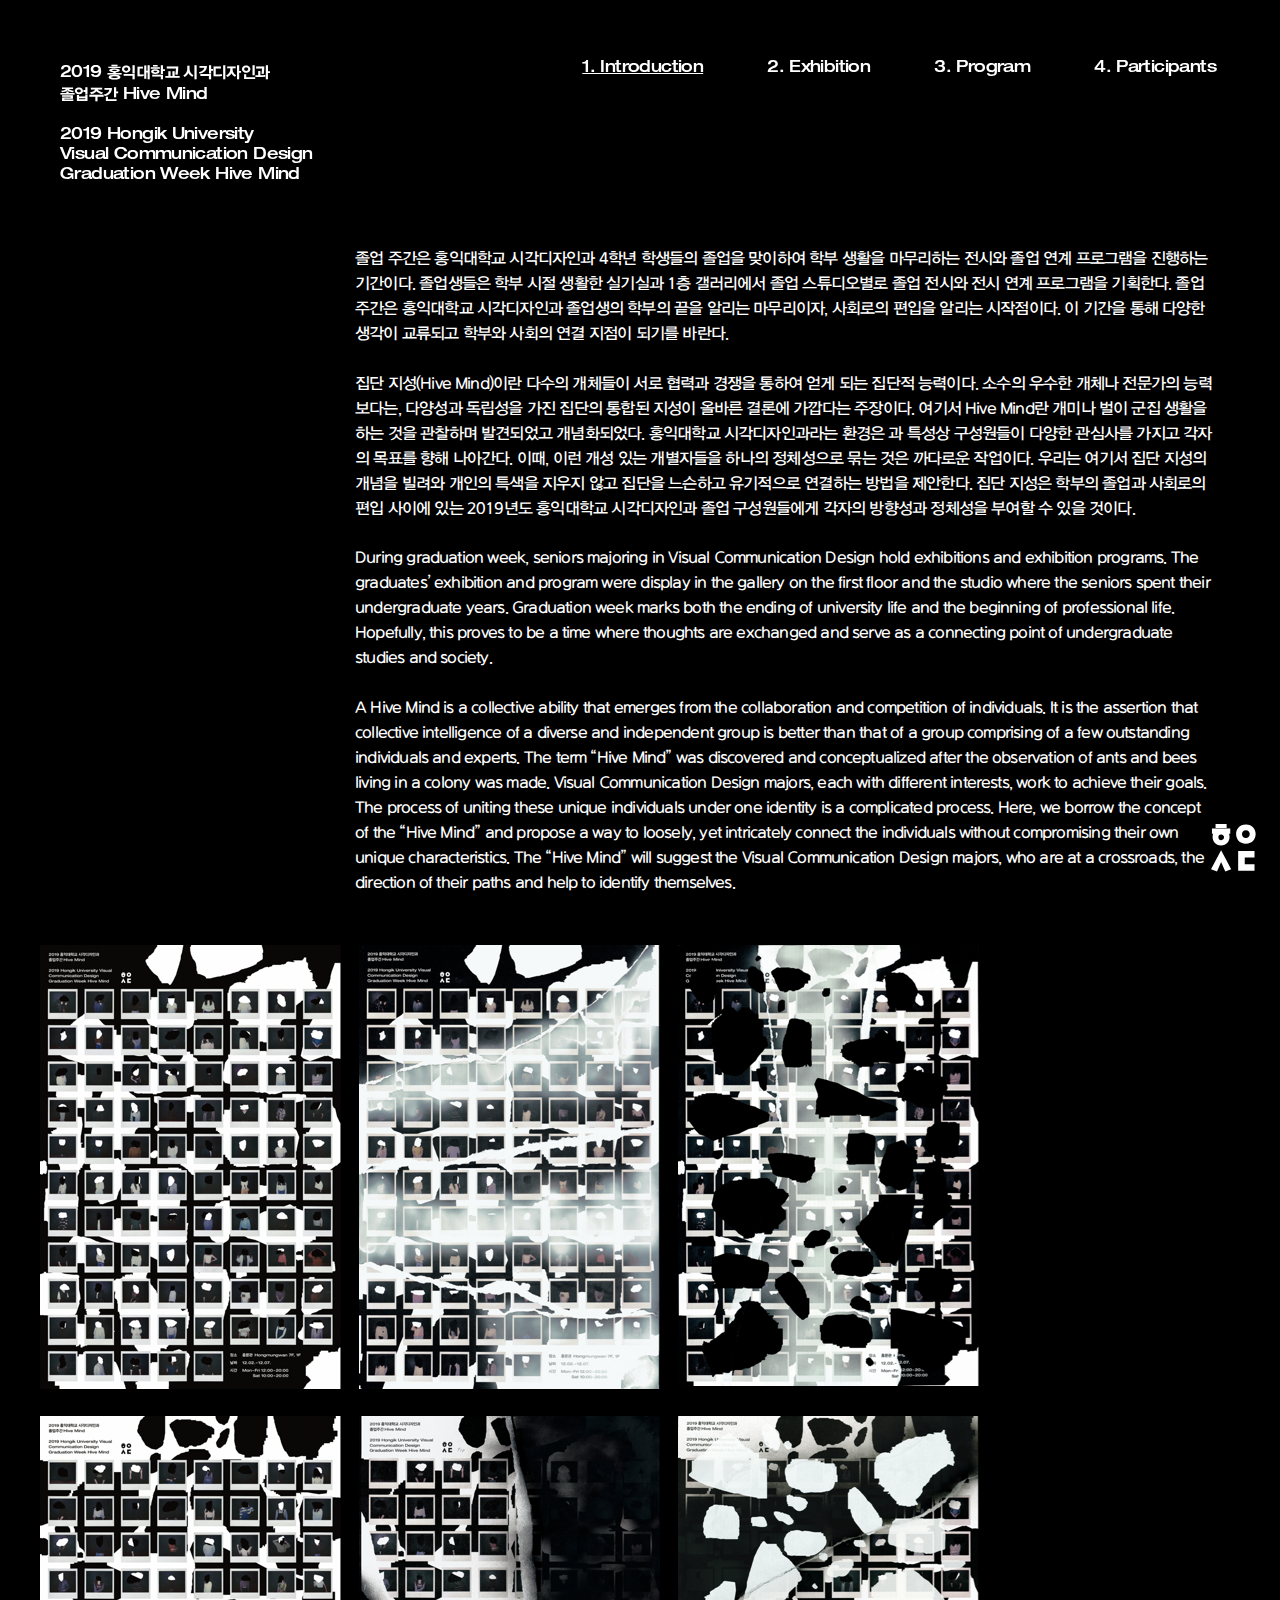
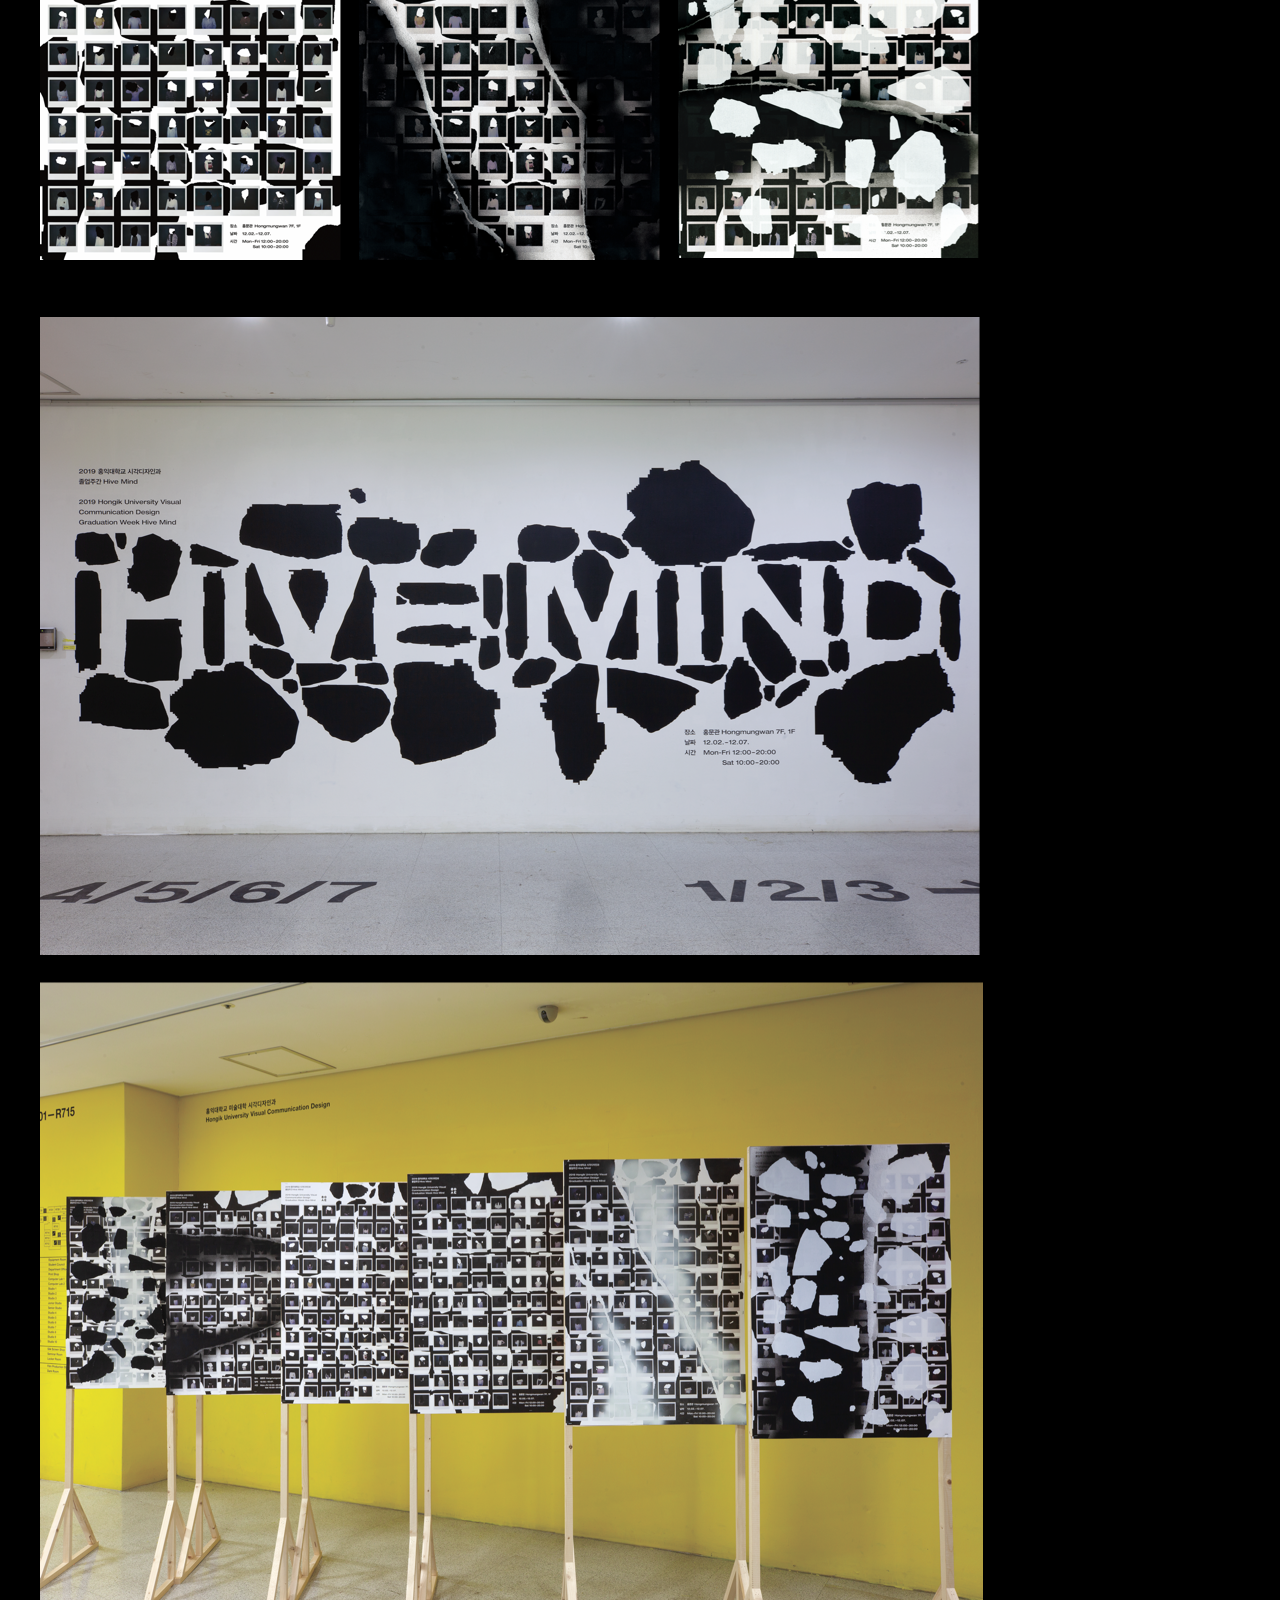
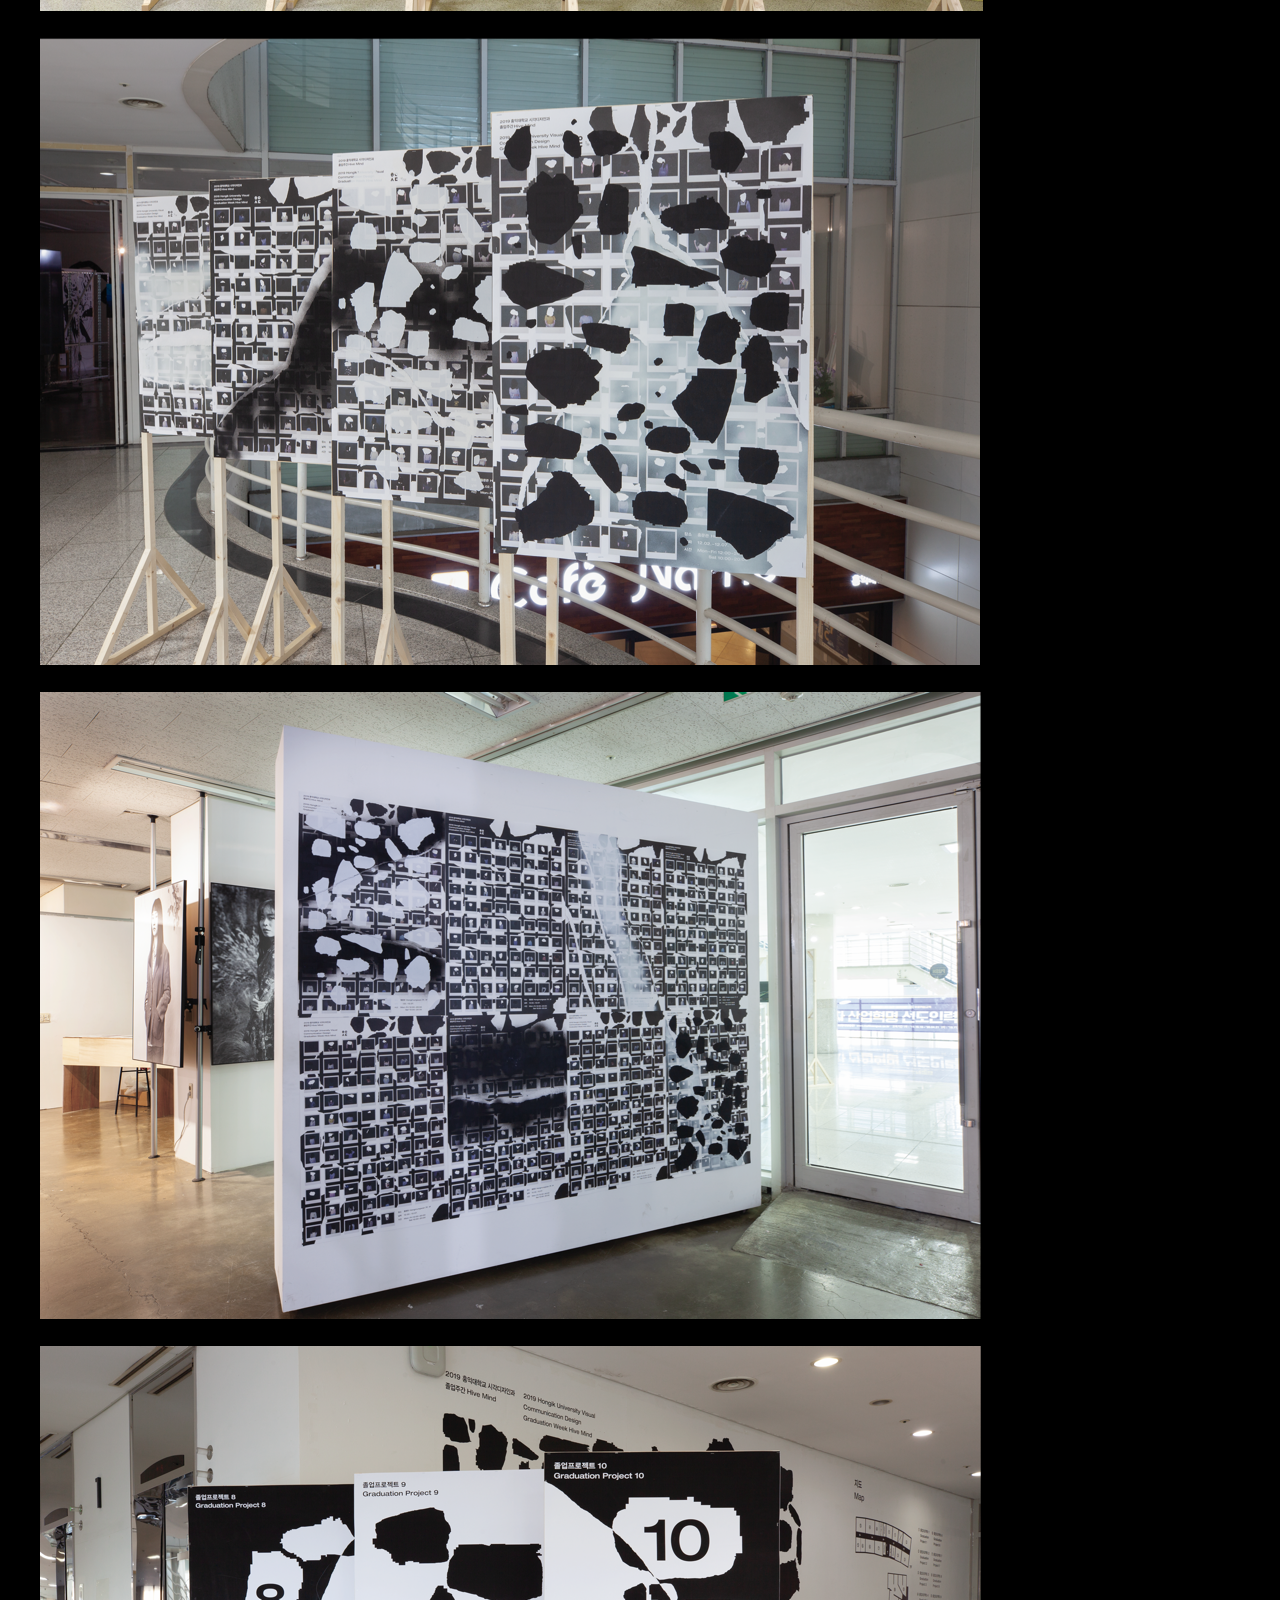
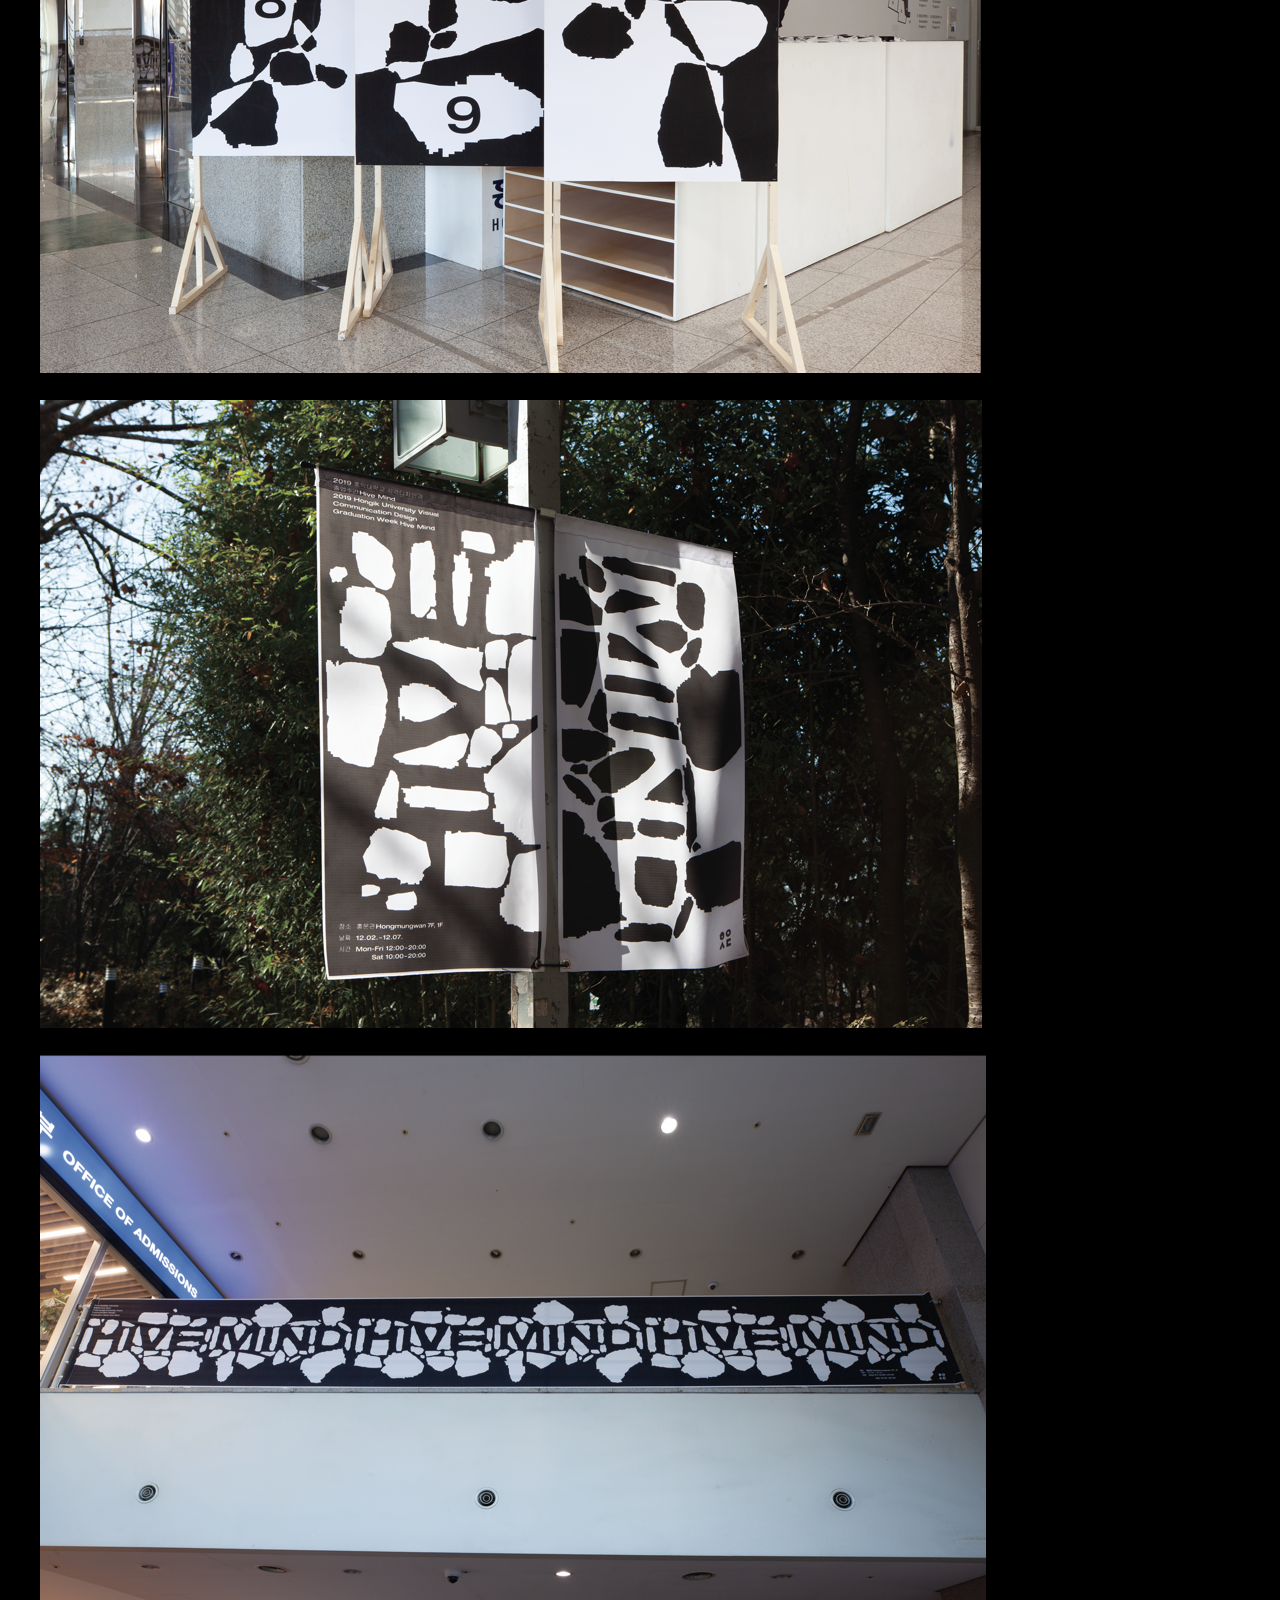
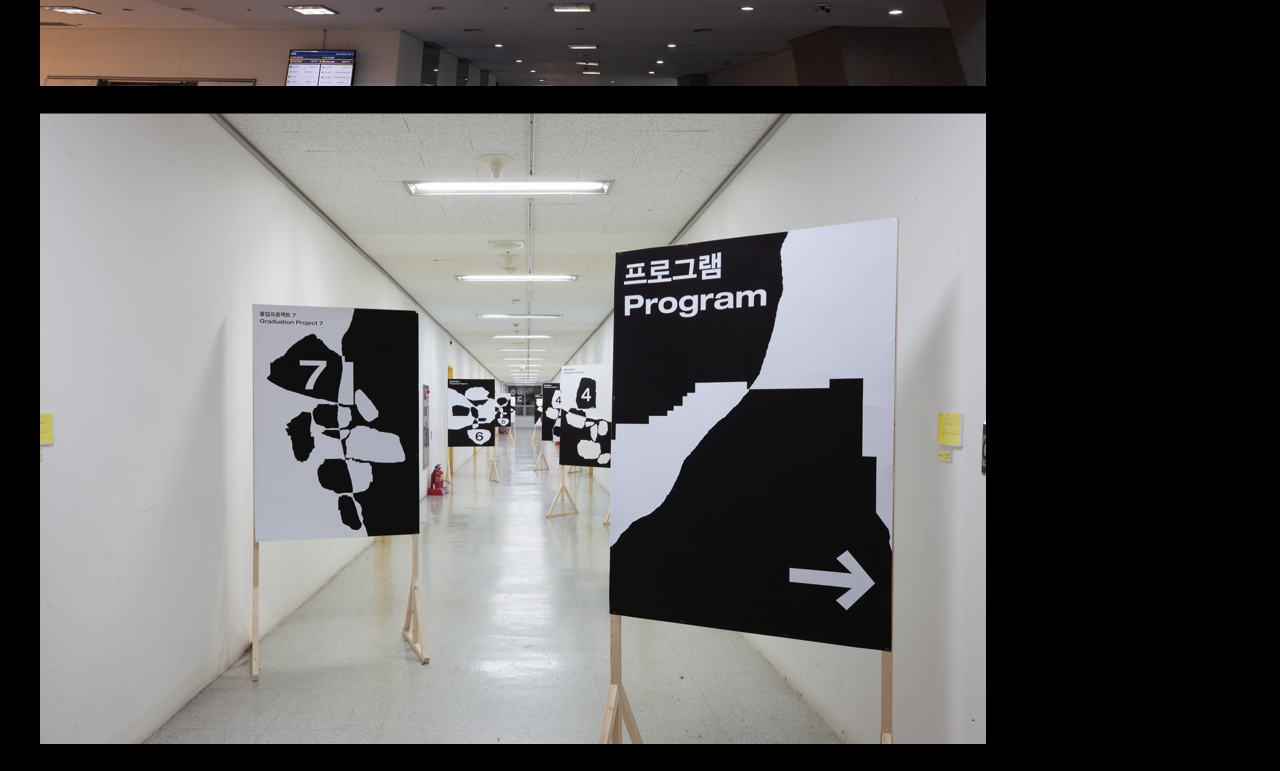
==== introduction.html @ 15e668fb "작업 중" ====
<!DOCTYPE html>
<html>

<head></head>
<link rel="stylesheet" href="/css/layout.css" />
<style>
    body {
        background-color: #000;
    }
</style>

</html>

<body>
    <header>
        <a href="/">
            <div class="main_title white">
                2019 <span>홍익대학교 시각디자인과<br />
                    졸업주간</span> Hive Mind<br />
                <br />
                2019 Hongik University<br />
                Visual Communication Design<br />
                Graduation Week Hive Mind
            </div>
        </a>
    </header>
    <nav class="white">
        <ul>
            <li><a href="introduction.html" class="on">1. Introduction</a></li>
            <li><a href="#">2. Exhibition</a></li>
            <li><a href="#">3. Program</a></li>
            <li><a href="#">4. Participants</a></li>
        </ul>
    </nav>
    <div class="introduction_article">
        졸업 주간은 홍익대학교 시각디자인과 4학년 학생들의 졸업을 맞이하여 학부 생활을
        마무리하는 전시와 졸업 연계 프로그램을 진행하는 기간이다. 졸업생들은 학부 시절 생활한
        실기실과 1층 갤러리에서 졸업 스튜디오별로 졸업 전시와 전시 연계 프로그램을 기획한다.
        졸업 주간은 홍익대학교 시각디자인과 졸업생의 학부의 끝을 알리는 마무리이자, 사회로의
        편입을 알리는 시작점이다. 이 기간을 통해 다양한 생각이 교류되고 학부와 사회의 연결 지점이 되기를 바란다.<br /><br />

        집단 지성(Hive Mind)이란 다수의 개체들이 서로 협력과 경쟁을 통하여 얻게 되는 집단적 능력이다. 소수의 우수한 개체나 전문가의 능력보다는, 다양성과 독립성을 가진 집단의 통합된 지성이 올바른
        결론에 가깝다는 주장이다. 여기서 Hive Mind란 개미나 벌이 군집 생활을 하는 것을 관찰하며 발견되었고 개념화되었다. 홍익대학교 시각디자인과라는 환경은 과 특성상 구성원들이 다양한 관심사를 가지고
        각자의 목표를 향해 나아간다. 이때, 이런 개성 있는 개별자들을 하나의 정체성으로 묶는 것은 까다로운 작업이다. 우리는 여기서 집단 지성의 개념을 빌려와 개인의 특색을 지우지 않고 집단을 느슨하고
        유기적으로 연결하는 방법을 제안한다. 집단 지성은 학부의 졸업과 사회로의 편입 사이에 있는 2019년도 홍익대학교 시각디자인과 졸업 구성원들에게 각자의 방향성과 정체성을 부여할 수 있을
        것이다.<br /><br />

        During graduation week, seniors majoring in Visual Communication Design hold exhibitions and exhibition
        programs. The graduates’ exhibition and program were display in the gallery on the first floor and the studio
        where the seniors spent their undergraduate years. Graduation week marks both the ending of university life and
        the beginning of professional life. Hopefully, this proves to be a time where thoughts are exchanged and serve
        as a connecting point of undergraduate studies and society.<br /><br />

        A Hive Mind is a collective ability that emerges from the collaboration and competition of individuals. It is
        the assertion that collective intelligence of a diverse and independent group is better than that of a group
        comprising of a few outstanding individuals and experts. The term “Hive Mind” was discovered and conceptualized
        after the observation of ants and bees living in a colony was made. Visual Communication Design majors, each
        with different interests, work to achieve their goals. The process of uniting these unique individuals under one
        identity is a complicated process. Here, we borrow the concept
        of the “Hive Mind” and propose a way to loosely, yet intricately connect the individuals without compromising
        their own unique characteristics. The “Hive Mind” will suggest the Visual Communication Design majors, who are
        at a crossroads, the direction of their paths and help to identify themselves.
    </div>
    <div class="introduction_imgs_vertical">
        <div class="items"><img src="/images/introduction/02-poster.png" alt="" /></div>
        <div class="items"><img src="/images/introduction/03.png" alt="" /></div>
        <div class="items"><img src="/images/introduction/13.png" alt="" /></div>
        <div class="items"><img src="/images/introduction/02-poster-2.png" alt="" /></div>
        <div class="items"><img src="/images/introduction/01-1.png" alt="" /></div>
        <div class="items"><img src="/images/introduction/11.png" alt="" /></div>
    </div>
    <div class="introduction_imgs_horizontal">
        <div class="items"><img src="/images/introduction/invalid-name.png" alt="" /></div>
        <div class="items"><img src="/images/introduction/invalid-name-02.png" alt="" /></div>
        <div class="items"><img src="/images/introduction/2.png" alt="" /></div>
        <div class="items"><img src="/images/introduction/2-02.png" alt="" /></div>
        <div class="items"><img src="/images/introduction/invalid-name-03.png" alt="" /></div>
        <div class="items"><img src="/images/introduction/img-1412.png" alt="" /></div>
        <div class="items"><img src="/images/introduction/invalid-name-04.png" alt="" /></div>
        <div class="items"><img src="/images/introduction/invalid-name-05.png" alt="" /></div>
    </div>
    <footer>
        <img src="/images/logo_white.svg" alt="" />
    </footer>
</body>
---- css/layout.css ----
@import "reset.css";

header {
    position: fixed;
    left: 60px;
    top: 62px;
}

header .main_title {
    font-family: HelveticaNeueLTStd-MdEx;
    font-size: 16px;
    line-height: 1.25;
    letter-spacing: -0.61px;
}

header .main_title span {
    font-family: DXNgoStd-50;
}

nav {
    position: fixed;
    top: 60px;
    right: 0;
    font-family: HelveticaNeueLTStd-MdEx;
    font-size: 16px;
    letter-spacing: -0.61px;
}

nav ul {
    display: flex;
}

nav ul li {
    margin-right: 64px;
}

footer {
    position: fixed;
    bottom: 24px;
    right: 24px;
}

.main_img {
    padding-top: 160px;
    text-align: center;
}

.white {
    color: #fff;
}

.on {
    text-decoration: underline;
}

.introduction_article {
    margin: 246px 64px 0 355px;
    font-family: DXNgoStd-30;
    font-size: 16px;
    line-height: 1.56;
    letter-spacing: -0.81px;
    color: #fff;
}

.introduction_imgs_vertical {
    margin: 50px 0 0 40px;
    display: flex;
    flex-wrap: wrap;
}

.introduction_imgs_vertical .items {
    margin-right: 18px;
    line-height: 4em;
}

.introduction_imgs_horizontal {
    margin: 30px 44px 0 40px;
}

.introduction_imgs_horizontal .items {
    line-height: 4em;
}
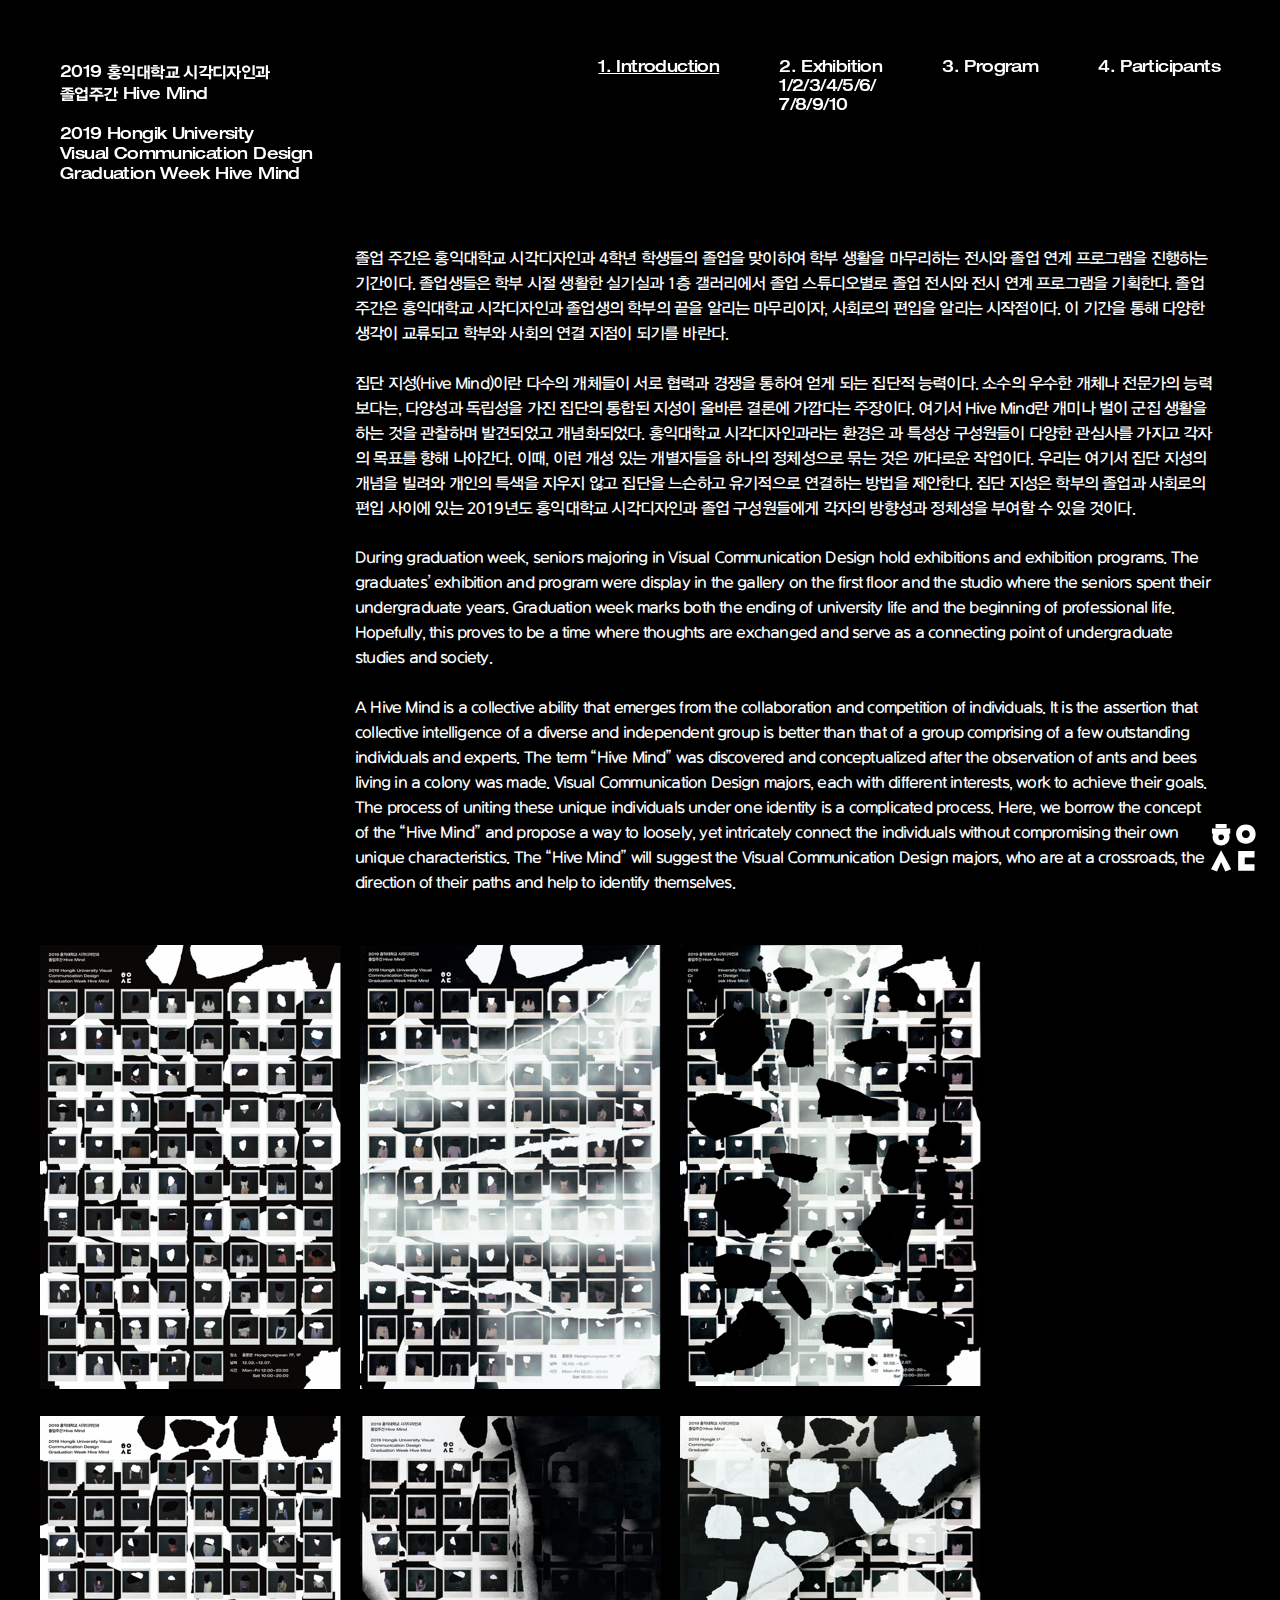
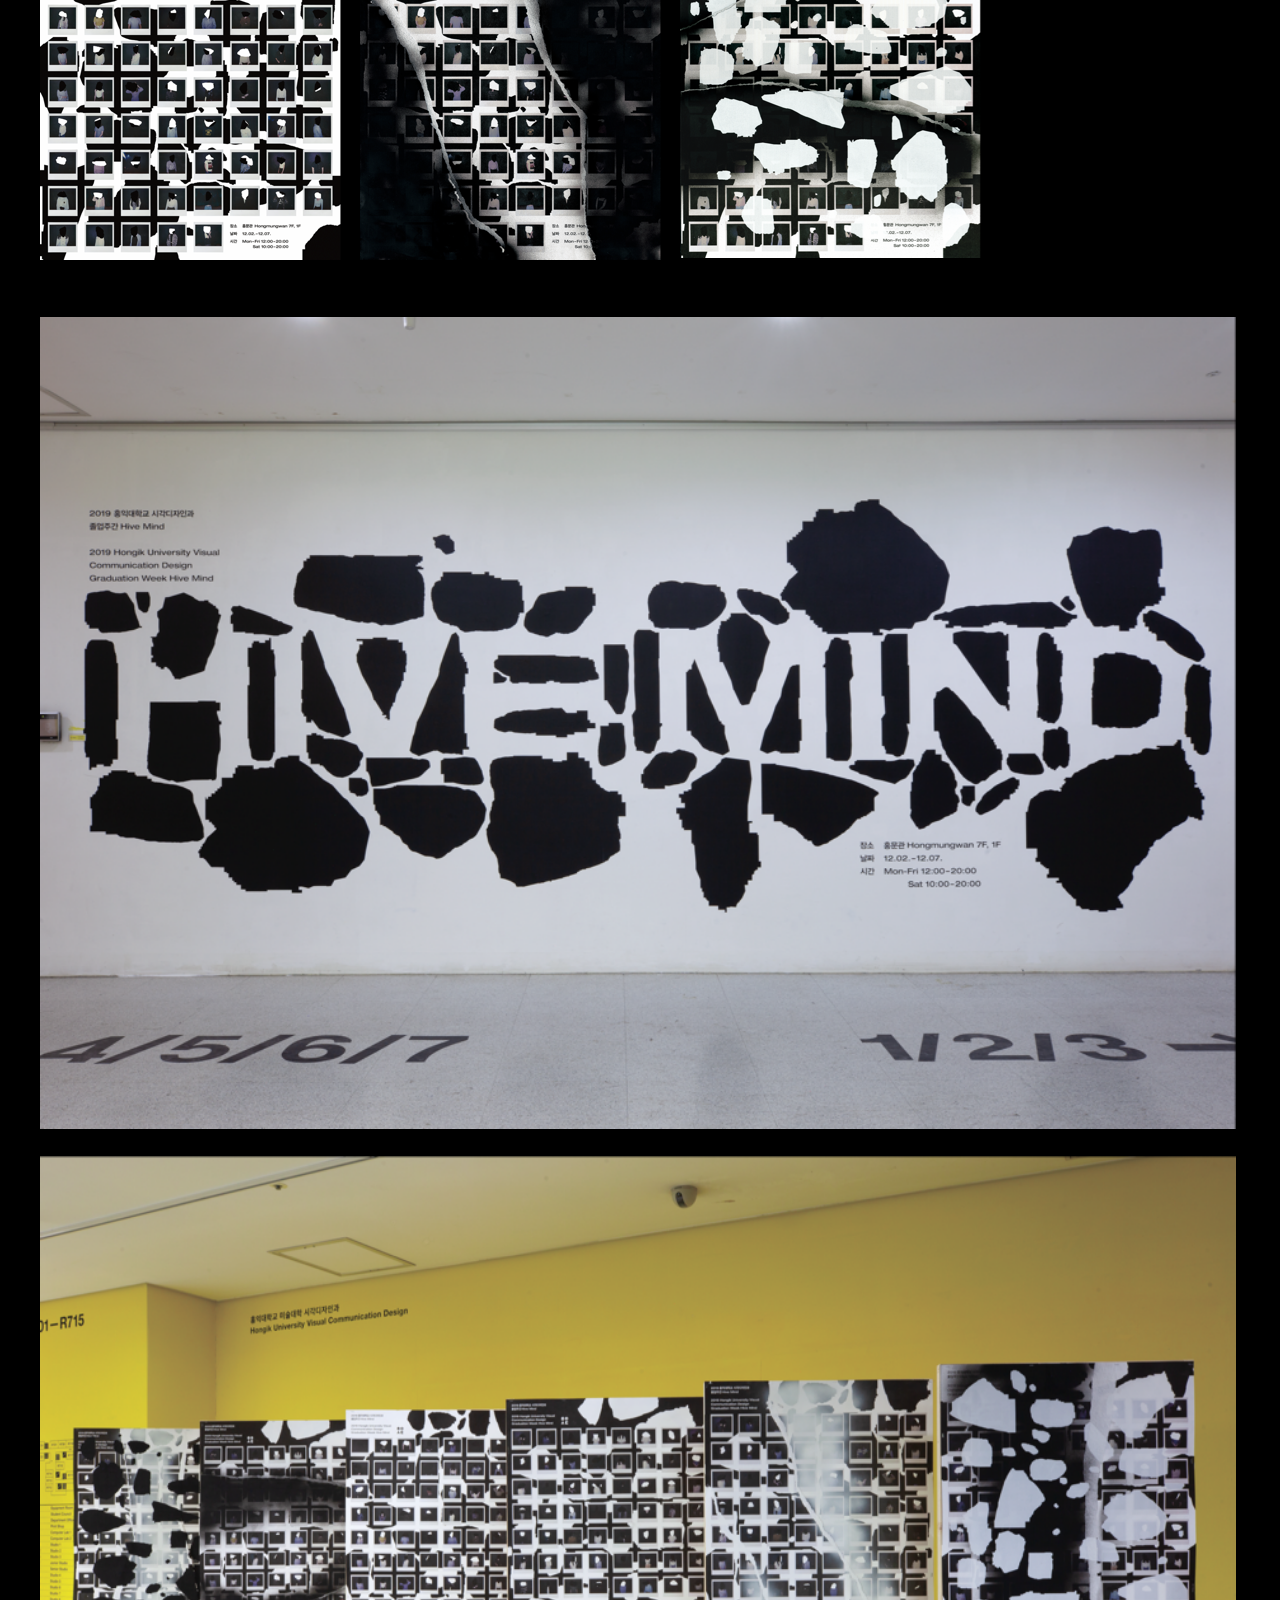
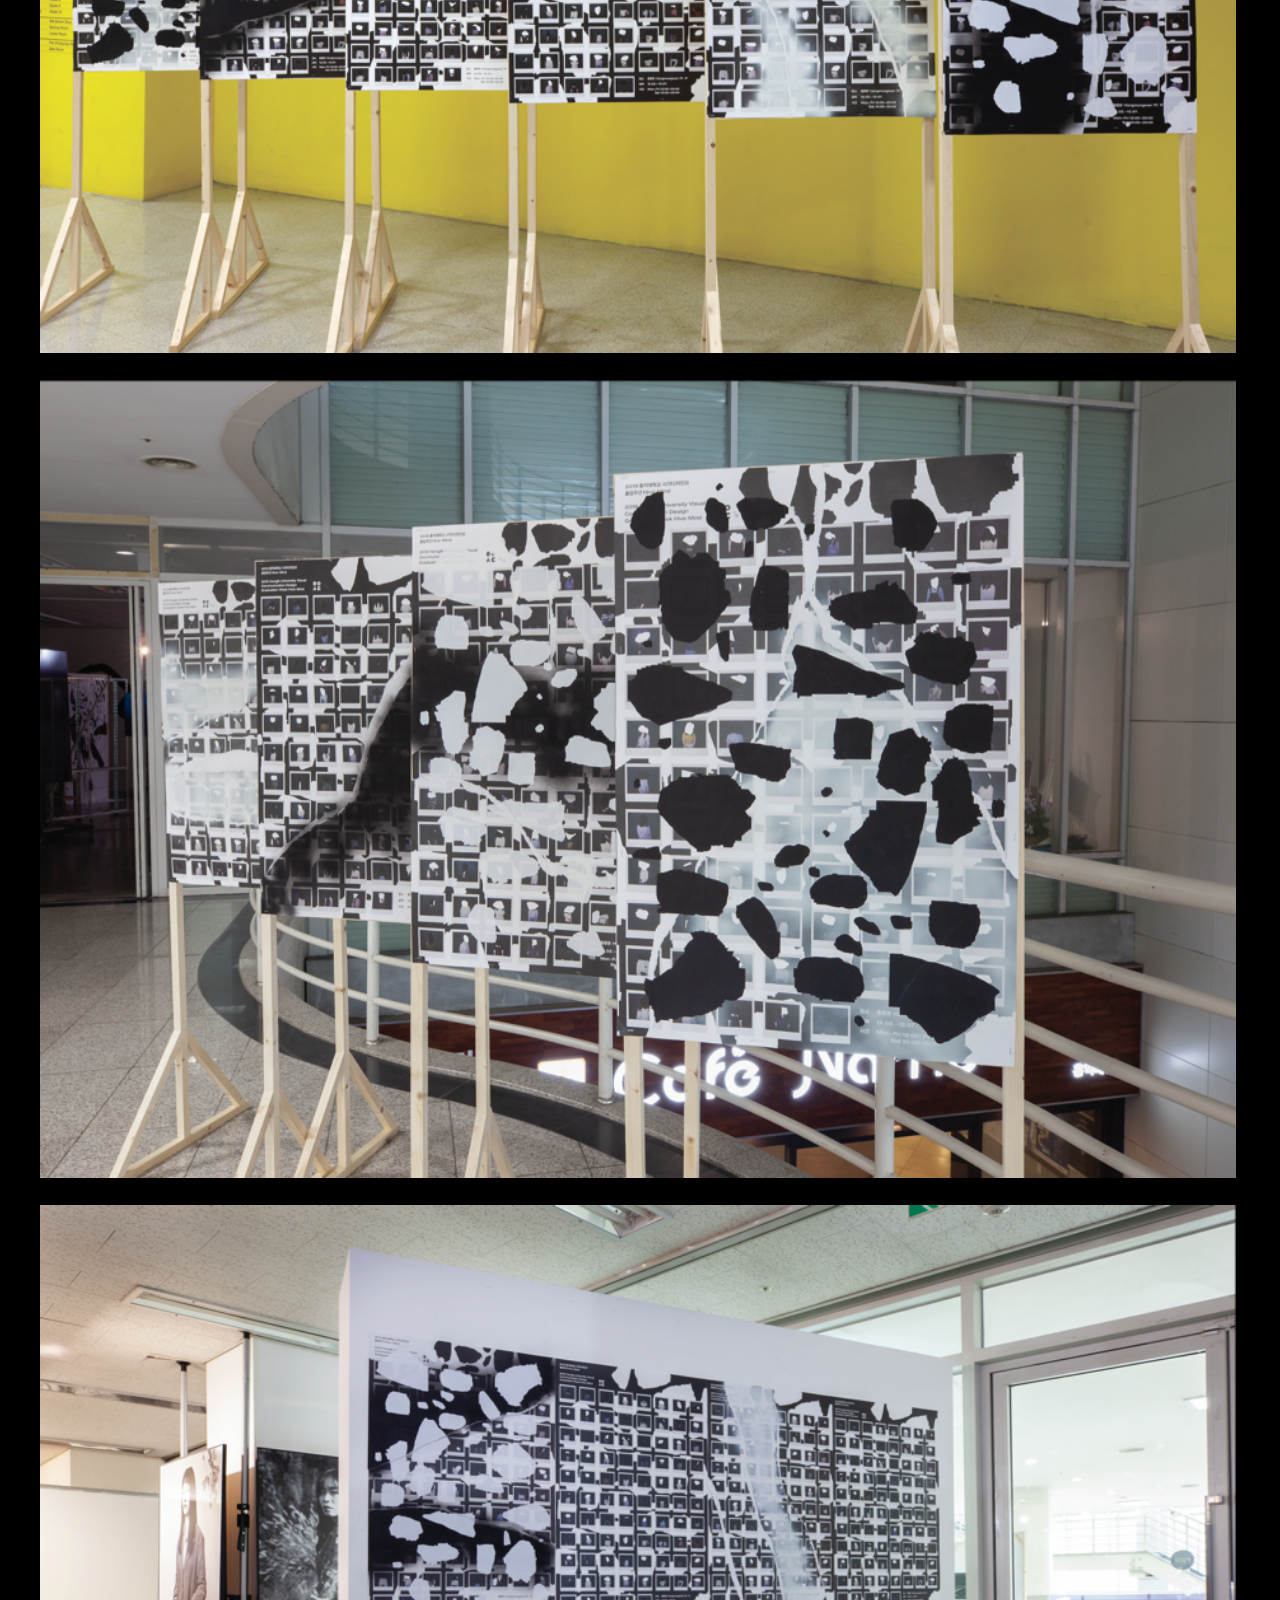
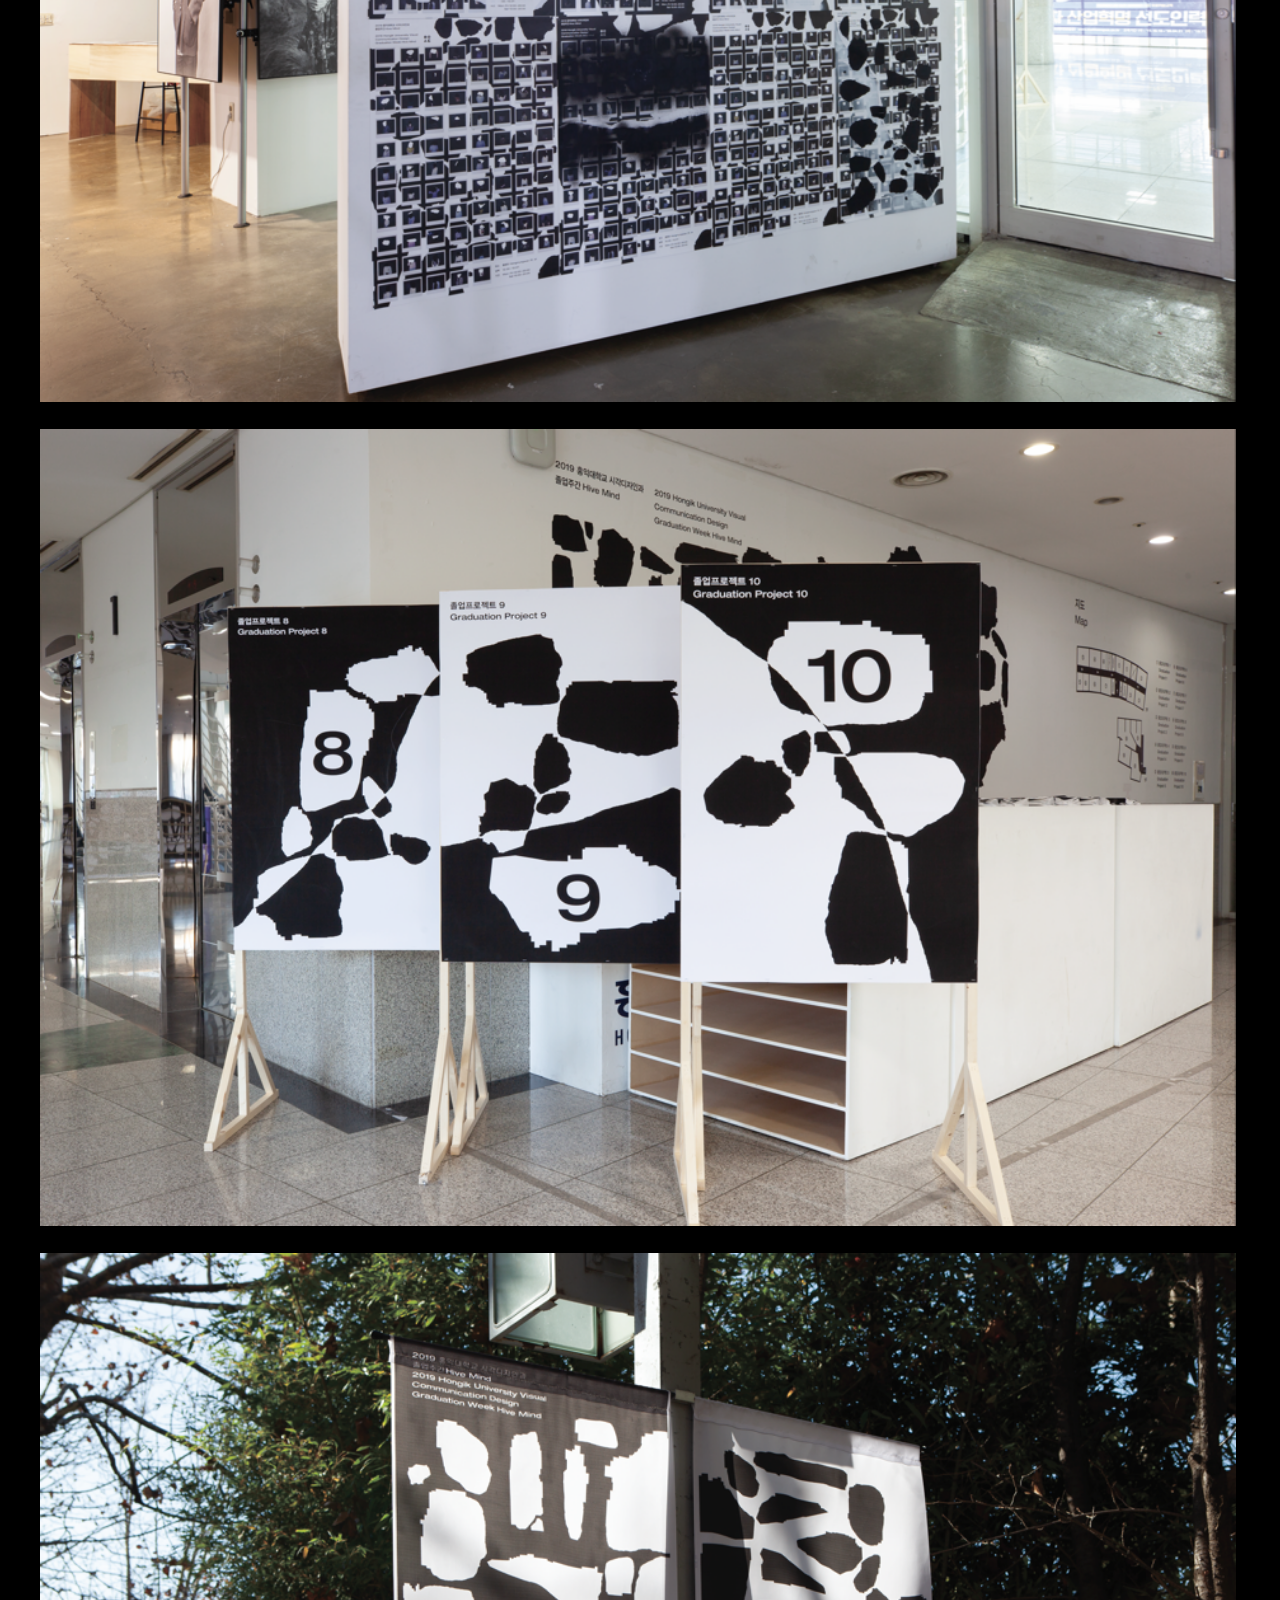
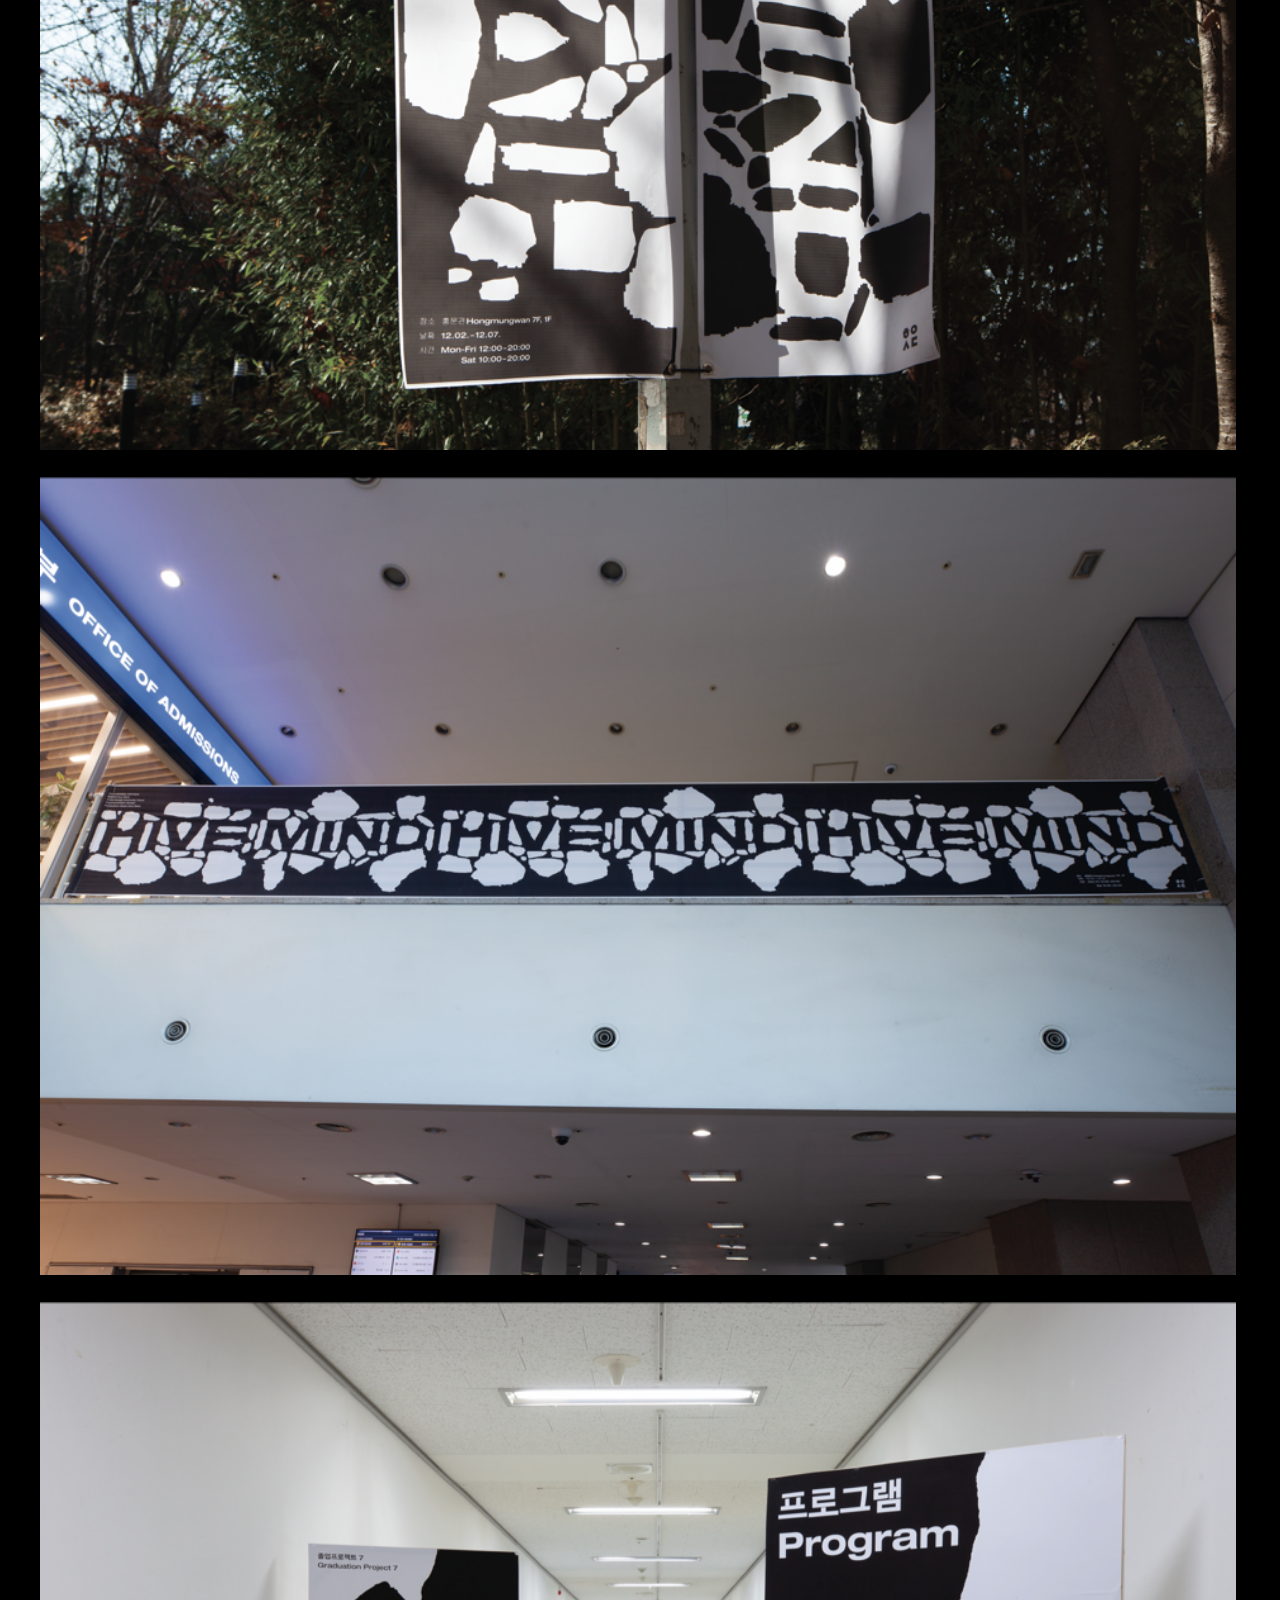
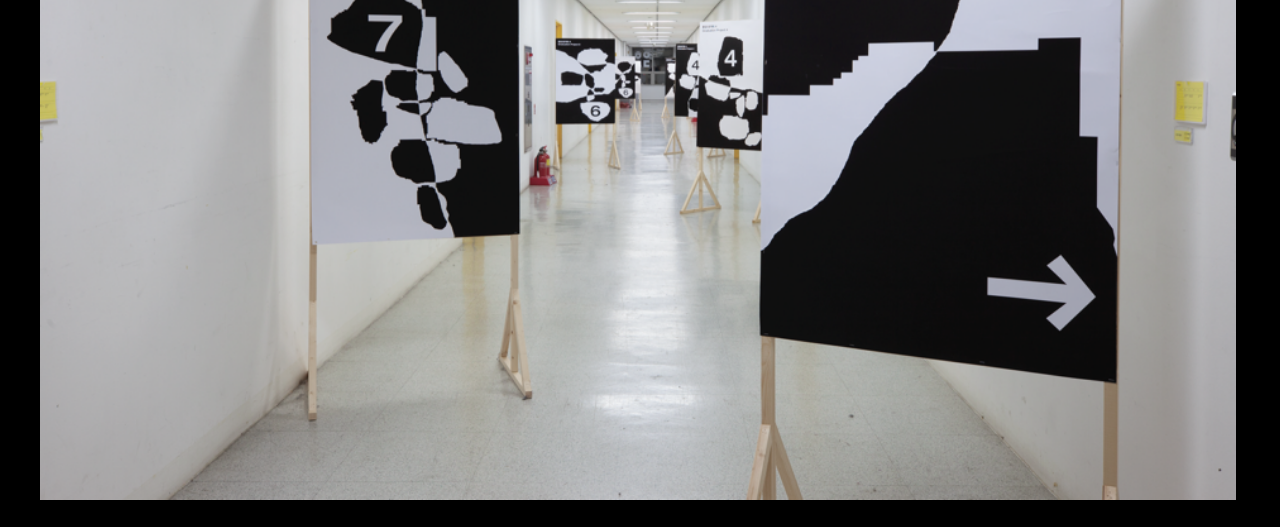
==== commit c81db501: "작업중" ====
--- a/introduction.html
+++ b/introduction.html
@@ -1,17 +1,11 @@
 <!DOCTYPE html>
 <html>
 
-<head></head>
-<link rel="stylesheet" href="/css/layout.css" />
-<style>
-    body {
-        background-color: #000;
-    }
-</style>
+<head>
+    <link rel="stylesheet" href="/css/layout.css" />
+</head>
 
-</html>
-
-<body>
+<body class="black">
     <header>
         <a href="/">
             <div class="main_title white">
@@ -25,12 +19,26 @@
         </a>
     </header>
     <nav class="white">
-        <ul>
-            <li><a href="introduction.html" class="on">1. Introduction</a></li>
-            <li><a href="#">2. Exhibition</a></li>
-            <li><a href="#">3. Program</a></li>
-            <li><a href="#">4. Participants</a></li>
-        </ul>
+        <div class="top_level">
+            <div class="items"><a href="/introduction.html" class="on">1. Introduction</a></div>
+            <div class="items">
+                <a href="/exhibition/1.html">2. Exhibition</a>
+                <div class="sub_level">
+                    <div class="items"><a href="/exhibition/1.html">1</a>/</div>
+                    <div class="items"><a href="/exhibition/2.html">2</a>/</div>
+                    <div class="items"><a href="/exhibition/3.html">3</a>/</div>
+                    <div class="items"><a href="/exhibition/4.html">4</a>/</div>
+                    <div class="items"><a href="/exhibition/5.html">5</a>/</div>
+                    <div class="items"><a href="/exhibition/6.html">6</a>/</div>
+                    <div class="items"><a href="/exhibition/7.html">7</a>/</div>
+                    <div class="items"><a href="/exhibition/8.html">8</a>/</div>
+                    <div class="items"><a href="/exhibition/9.html">9</a>/</div>
+                    <div class="items"><a href="/exhibition/10.html">10</a></div>
+                </div>
+            </div>
+            <div class="items"><a href="/program.html">3. Program</a></div>
+            <div class="items"><a href="/participants.html">4. Participants</a></div>
+        </div>
     </nav>
     <div class="introduction_article">
         졸업 주간은 홍익대학교 시각디자인과 4학년 학생들의 졸업을 맞이하여 학부 생활을
@@ -82,4 +90,6 @@
     <footer>
         <img src="/images/logo_white.svg" alt="" />
     </footer>
-</body>+</body>
+
+</html>--- a/css/layout.css
+++ b/css/layout.css
@@ -1,4 +1,11 @@
 @import "reset.css";
+.black {
+    background-color: #000;
+}
+
+.grey {
+    background-color: #616166;
+}
 
 header {
     position: fixed;
@@ -6,6 +13,10 @@
     top: 62px;
 }
 
+header a:hover {
+    text-decoration: none;
+}
+
 header .main_title {
     font-family: HelveticaNeueLTStd-MdEx;
     font-size: 16px;
@@ -15,6 +26,17 @@
 
 header .main_title span {
     font-family: DXNgoStd-50;
+}
+
+@media (max-width: 1023px) {
+    header {
+        position: fixed;
+        left: 32px;
+        top: 44px;
+    }
+    header .main_title {
+        font-size: 15px;
+    }
 }
 
 nav {
@@ -26,12 +48,59 @@
     letter-spacing: -0.61px;
 }
 
-nav ul {
-    display: flex;
-}
-
-nav ul li {
-    margin-right: 64px;
+nav .top_level {
+    display: flex;
+}
+
+nav .top_level .items {
+    margin-right: 60px;
+}
+
+nav .top_level .items .sub_level {
+    width: 101px;
+    display: flex;
+    flex-wrap: wrap;
+}
+
+nav .top_level .items .sub_level .items {
+    margin-right: 0;
+}
+
+nav .top_level .items .sub_level.hide {
+    display: none;
+}
+
+nav .top_level .items:hover .sub_level {
+    width: 101px;
+    display: flex;
+    flex-wrap: wrap;
+}
+
+@media (max-width: 1023px) {
+    nav {
+        position: fixed;
+        top: 44px;
+        left: 410px;
+        font-size: 15px;
+    }
+    nav .top_level {
+        display: block;
+    }
+    nav .top_level .items {
+        margin-bottom: 10px;
+    }
+    nav .top_level .items .sub_level {
+        margin-left: 20px;
+        width: fit-content;
+        display: inline-flex;
+    }
+    nav .top_level .items .sub_level .items {
+        margin-bottom: 0;
+    }
+    nav .top_level .items:hover .sub_level {
+        width: fit-content;
+        display: inline-flex;
+    }
 }
 
 footer {
@@ -69,8 +138,8 @@
 }
 
 .introduction_imgs_vertical .items {
-    margin-right: 18px;
     line-height: 4em;
+    flex: 0 0 320px;
 }
 
 .introduction_imgs_horizontal {
@@ -79,4 +148,217 @@
 
 .introduction_imgs_horizontal .items {
     line-height: 4em;
+}
+
+.introduction_imgs_horizontal .items img {
+    width: 100%;
+}
+
+@media (max-width: 1023px) {
+    .introduction_article {
+        margin: 246px 160px 0 44px;
+        font-size: 15px;
+    }
+    .introduction_imgs_vertical .items {
+        line-height: 4em;
+        flex: 0 0 300px;
+    }
+}
+
+.exhibition_main {
+    margin: 254px 64px 0 60px;
+    position: relative;
+    color: #fff;
+}
+
+.exhibition_main .exhibition_img {
+    position: absolute;
+}
+
+.exhibition_main .exhibition_article {
+    position: relative;
+    margin: 0 0 0 295px;
+    font-family: DXNgoStd-30;
+    font-size: 16px;
+    line-height: 1.56;
+    letter-spacing: -0.81px;
+}
+
+.exhibition_main .exhibition_article span.title1 {
+    font-family: DXNgoStd-50;
+    font-size: 21px;
+    line-height: 1.29;
+    letter-spacing: -1.06px;
+}
+
+.exhibition_main .exhibition_article span.title2 {
+    font-family: HelveticaNeueLTStd-MdEx;
+    font-size: 21px;
+    line-height: 1.29;
+    letter-spacing: -1.06px;
+}
+
+.exhibition_main .exhibition_links {
+    position: relative;
+    margin: 20px 0 0 295px;
+    font-family: DXNgoStd-30;
+    font-size: 12px;
+    line-height: 0.58;
+    letter-spacing: -0.6px;
+}
+
+.exhibition_main .exhibition_links .items:last-child {
+    margin-top: 32px;
+    margin-bottom: 22px;
+}
+
+.exhibition_main .exhibition_links .items {
+    margin-bottom: 13px;
+}
+
+.exhibition_imgs_horizontal {
+    margin: 15px 62px 0 362px;
+}
+
+.exhibition_imgs_horizontal .items {
+    line-height: 4em;
+}
+
+.exhibition_detail_main {
+    margin: 244px 57px 0 362px;
+}
+
+.exhibition_detail_main .exhibition_detail_article {
+    font-family: DXNgoStd-30;
+    font-size: 16px;
+    line-height: 1.56;
+    letter-spacing: -0.81px;
+}
+
+.exhibition_detail_main .exhibition_detail_article span.title1 {
+    font-family: DXNgoStd-50;
+    font-size: 21px;
+    line-height: 1.43;
+    letter-spacing: -1.06px;
+}
+
+.exhibition_detail_main .exhibition_detail_article span.title2 {
+    font-family: HelveticaNeueLTStd-MdEx;
+    font-size: 21px;
+    line-height: 1.43;
+    letter-spacing: -1.06px;
+}
+
+.exhibition_detail_main .exhibition_detail_links {
+    margin-top: 30px;
+    font-family: DXNgoStd-30;
+    font-size: 12px;
+    line-height: 1.5;
+    letter-spacing: -0.6px;
+}
+
+.exhibition_detail_main .exhibition_detail_img {
+    margin-top: 30px;
+    line-height: 2.5em;
+}
+
+.mt_programs {
+    margin-top: 261px;
+}
+
+.mb_programs {
+    margin-bottom: 190px;
+}
+
+.programs {
+    margin-left: 67px;
+    margin-right: 95px;
+}
+
+.program {
+    margin-top: 62px;
+    display: flex;
+}
+
+.program .program_img {
+    min-width: 250px;
+    text-align: center;
+}
+
+.program .program_article {
+    margin-left: 40px;
+}
+
+.program .program_article .program_title {
+    font-family: HelveticaNeueLTStd-MdEx;
+    font-size: 21px;
+    line-height: 1.19;
+    letter-spacing: -1.06px;
+    color: #ffffff;
+}
+
+.program .program_article .program_title span {
+    font-family: DXNgoStd-50;
+}
+
+.program .program_article .program_contents {
+    margin-top: 36px;
+    display: flex;
+}
+
+.program .program_article .program_contents .program_desc {
+    width: 49%;
+    font-family: DXNgoStd-30;
+    font-size: 16px;
+    line-height: 1.56;
+    letter-spacing: -0.81px;
+    color: #ffffff;
+}
+
+.program .program_article .program_contents .program_details {
+    width: 41%;
+    margin-left: 10%;
+    font-family: DXNgoStd-30;
+    font-size: 12px;
+    line-height: 2.08;
+    letter-spacing: -0.6px;
+    color: #ffffff;
+}
+
+.program .program_article .program_contents .program_details .items {
+    display: flex;
+}
+
+.program .program_article .program_contents .program_details .items .item_subject {
+    width: 31%;
+}
+
+.program_imgs_vertical {
+    margin-top: 50px;
+    margin-left: 41px;
+    display: flex;
+    flex-wrap: wrap;
+}
+
+.program_imgs_vertical .items {
+    line-height: 4em;
+    flex: 0 0 323px;
+}
+
+.participants_imgs_vertical {
+    margin: 253px 28px 0 42px;
+    display: flex;
+    flex-wrap: wrap;
+}
+
+.participants_imgs_vertical .items {
+    line-height: 2.7em;
+    flex: 0 0 119px;
+}
+
+@media (max-width: 1023px) {
+    .participants_imgs_vertical .items {
+        line-height: 2.7em;
+        flex: 0 0 168px;
+    }
 }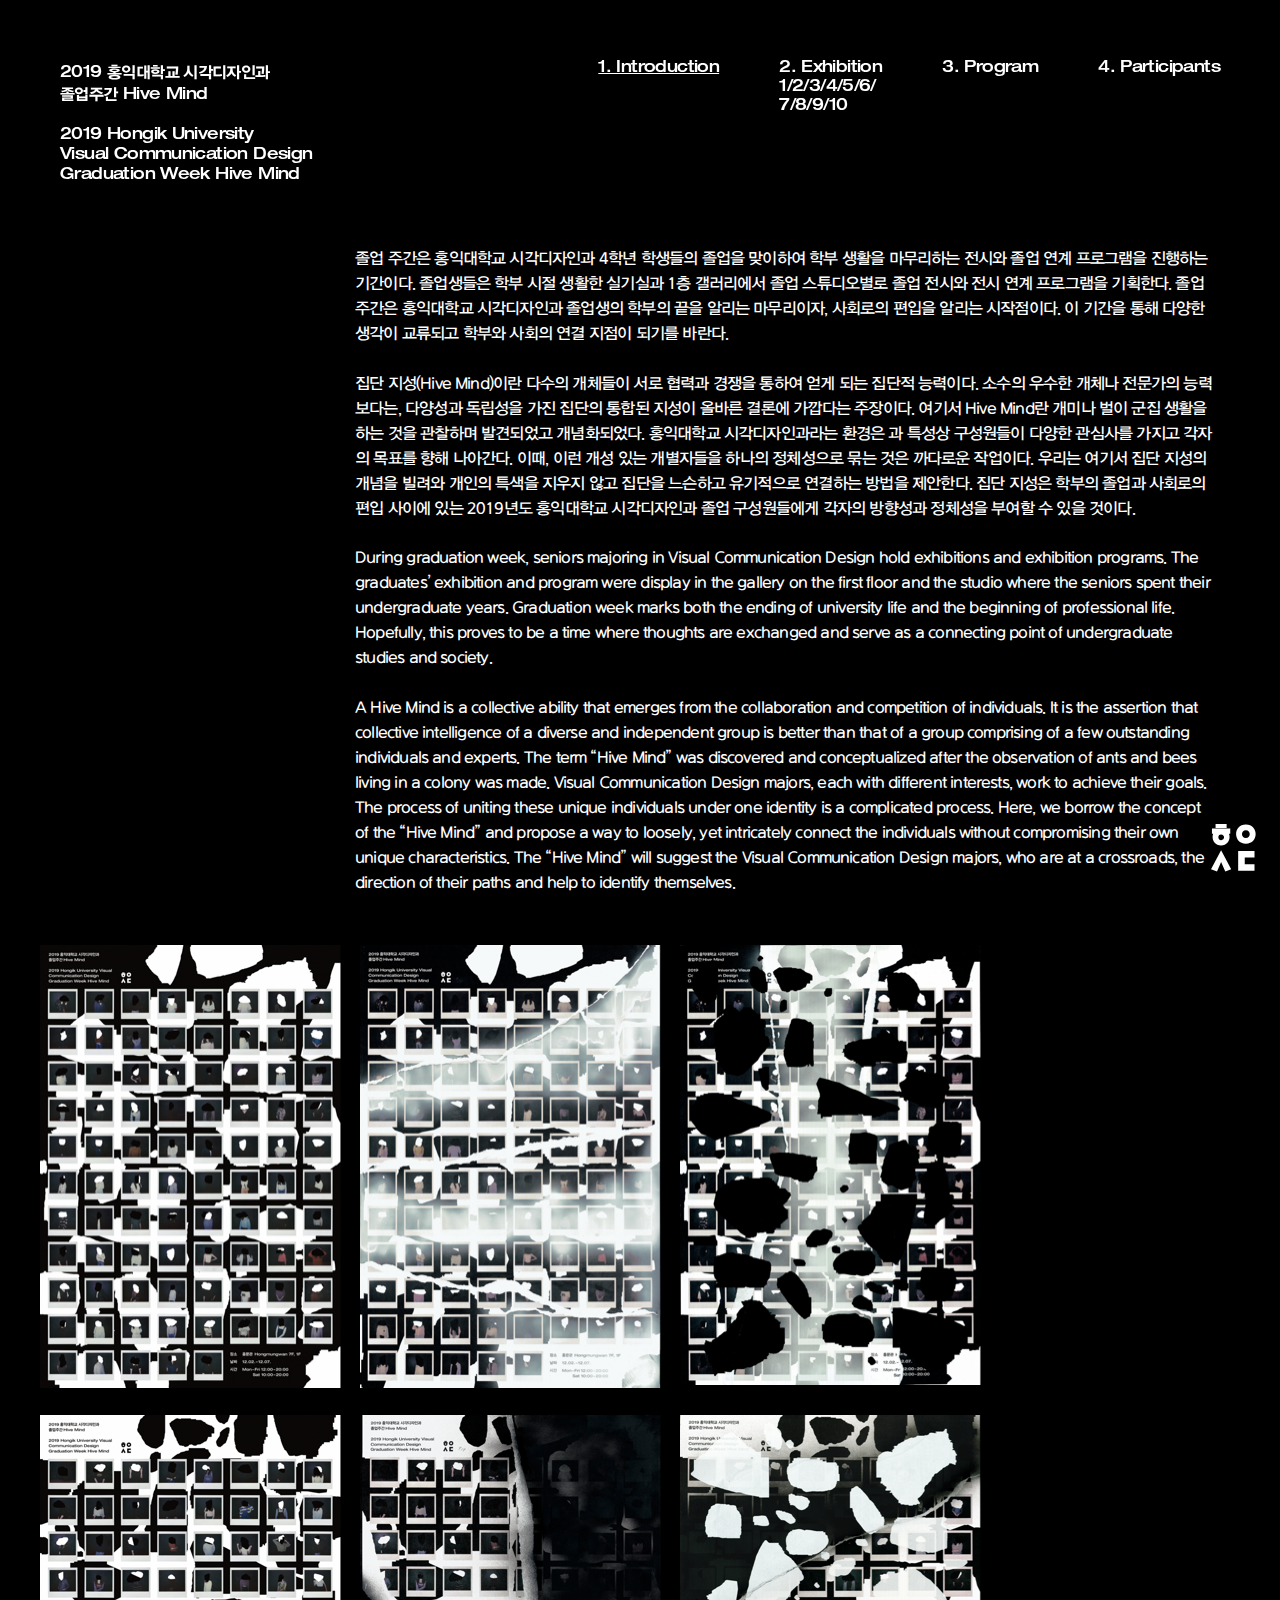
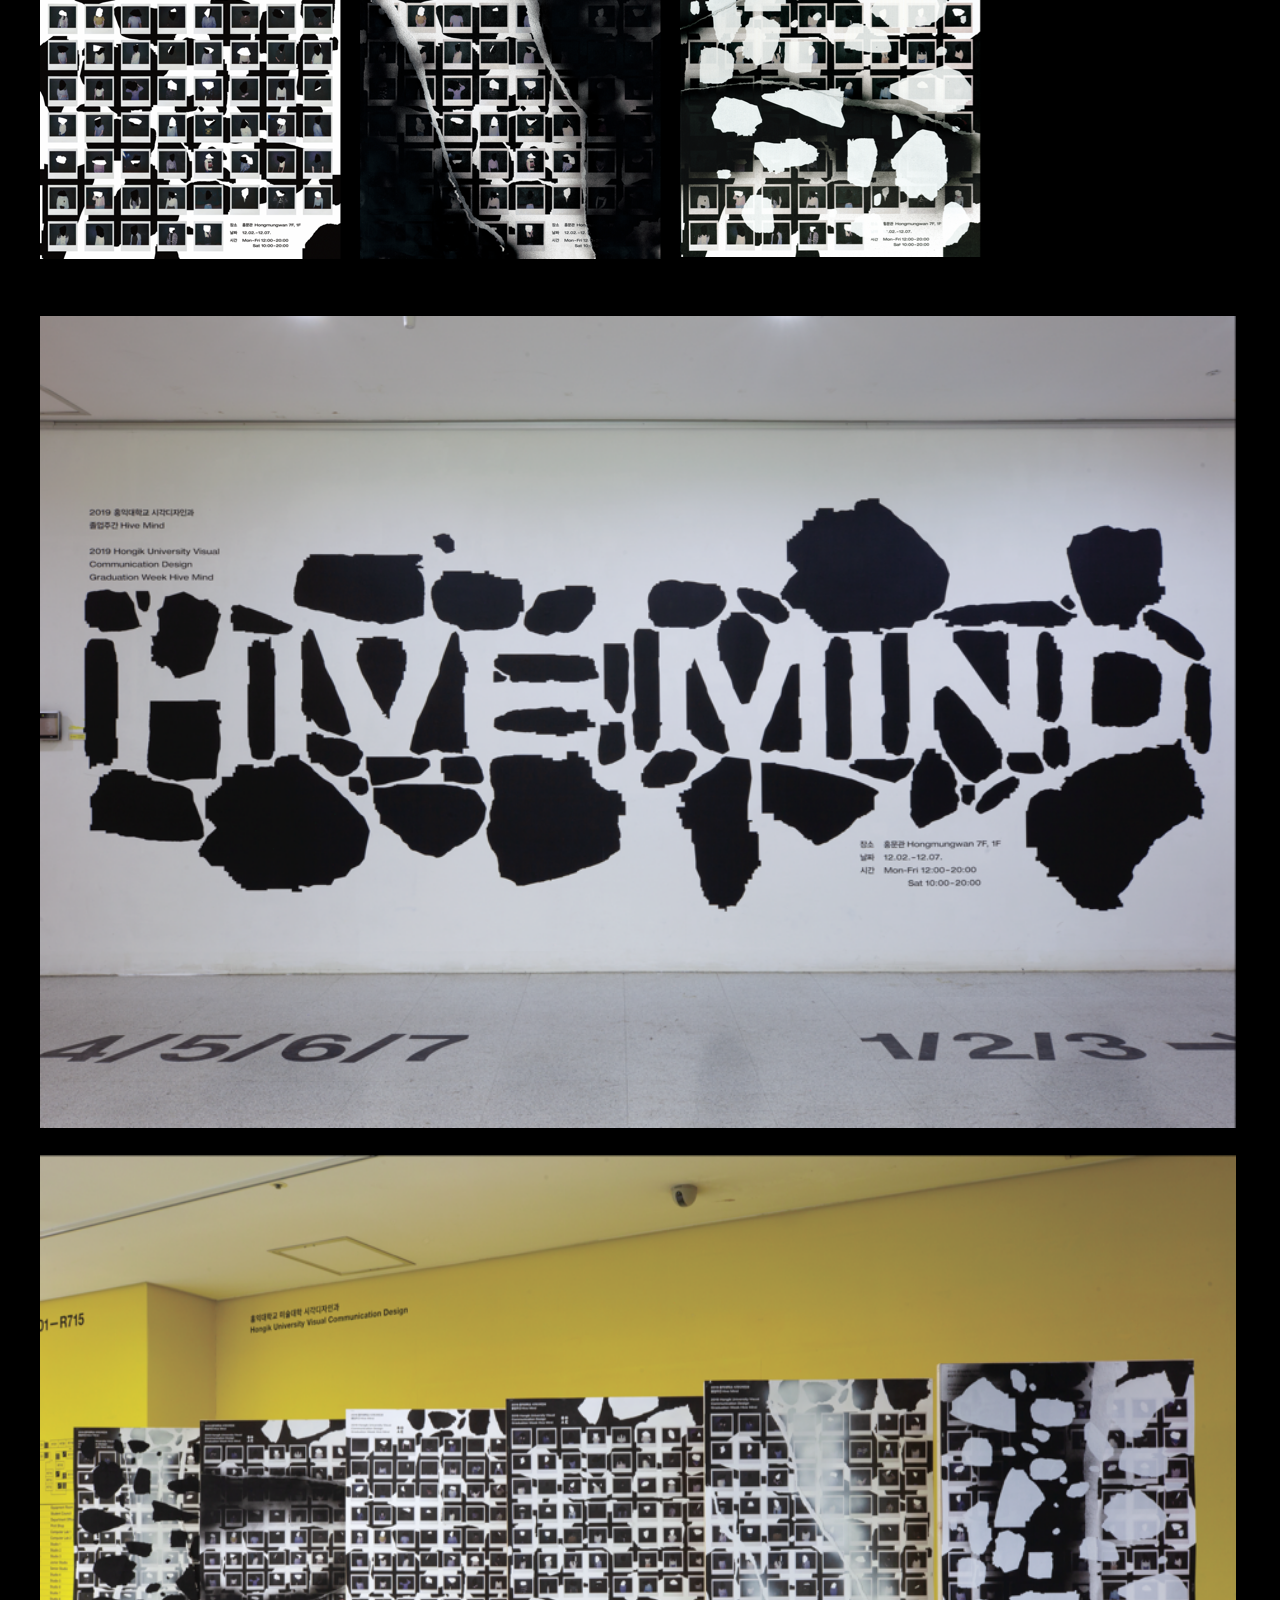
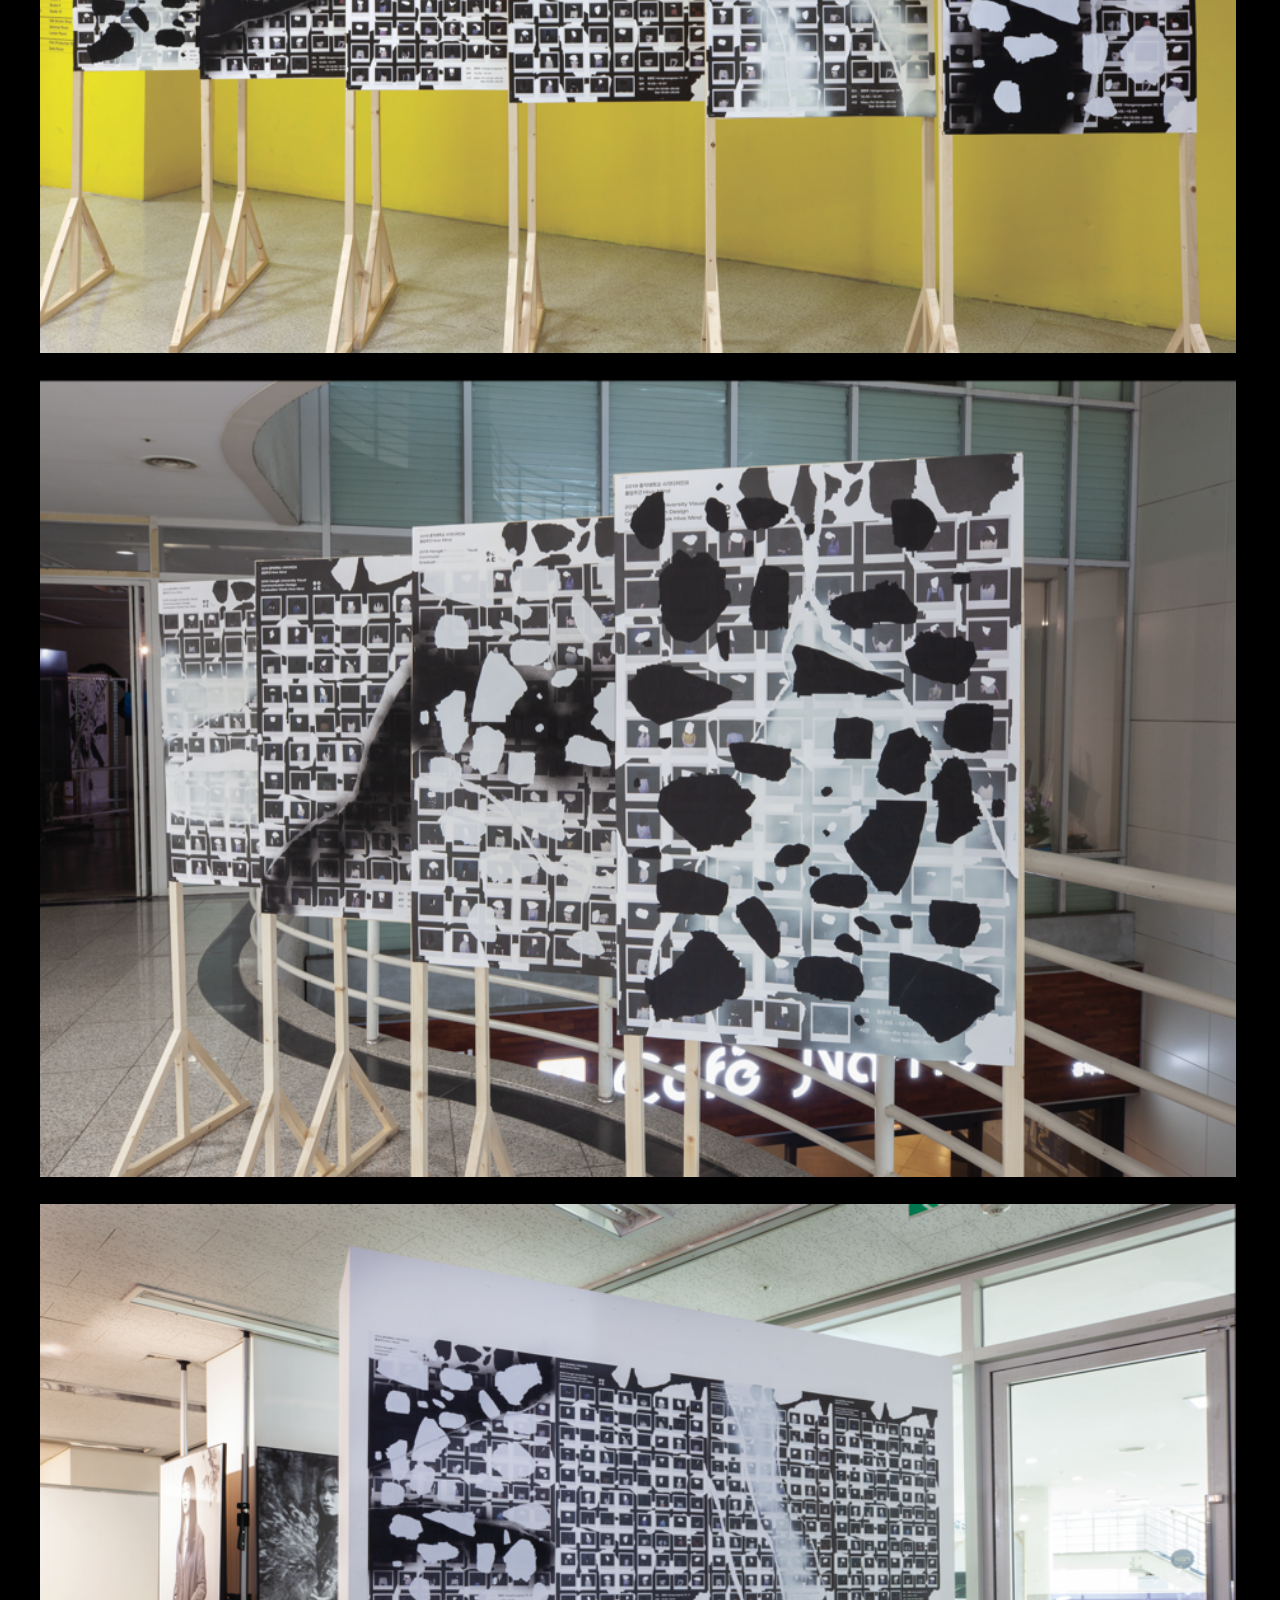
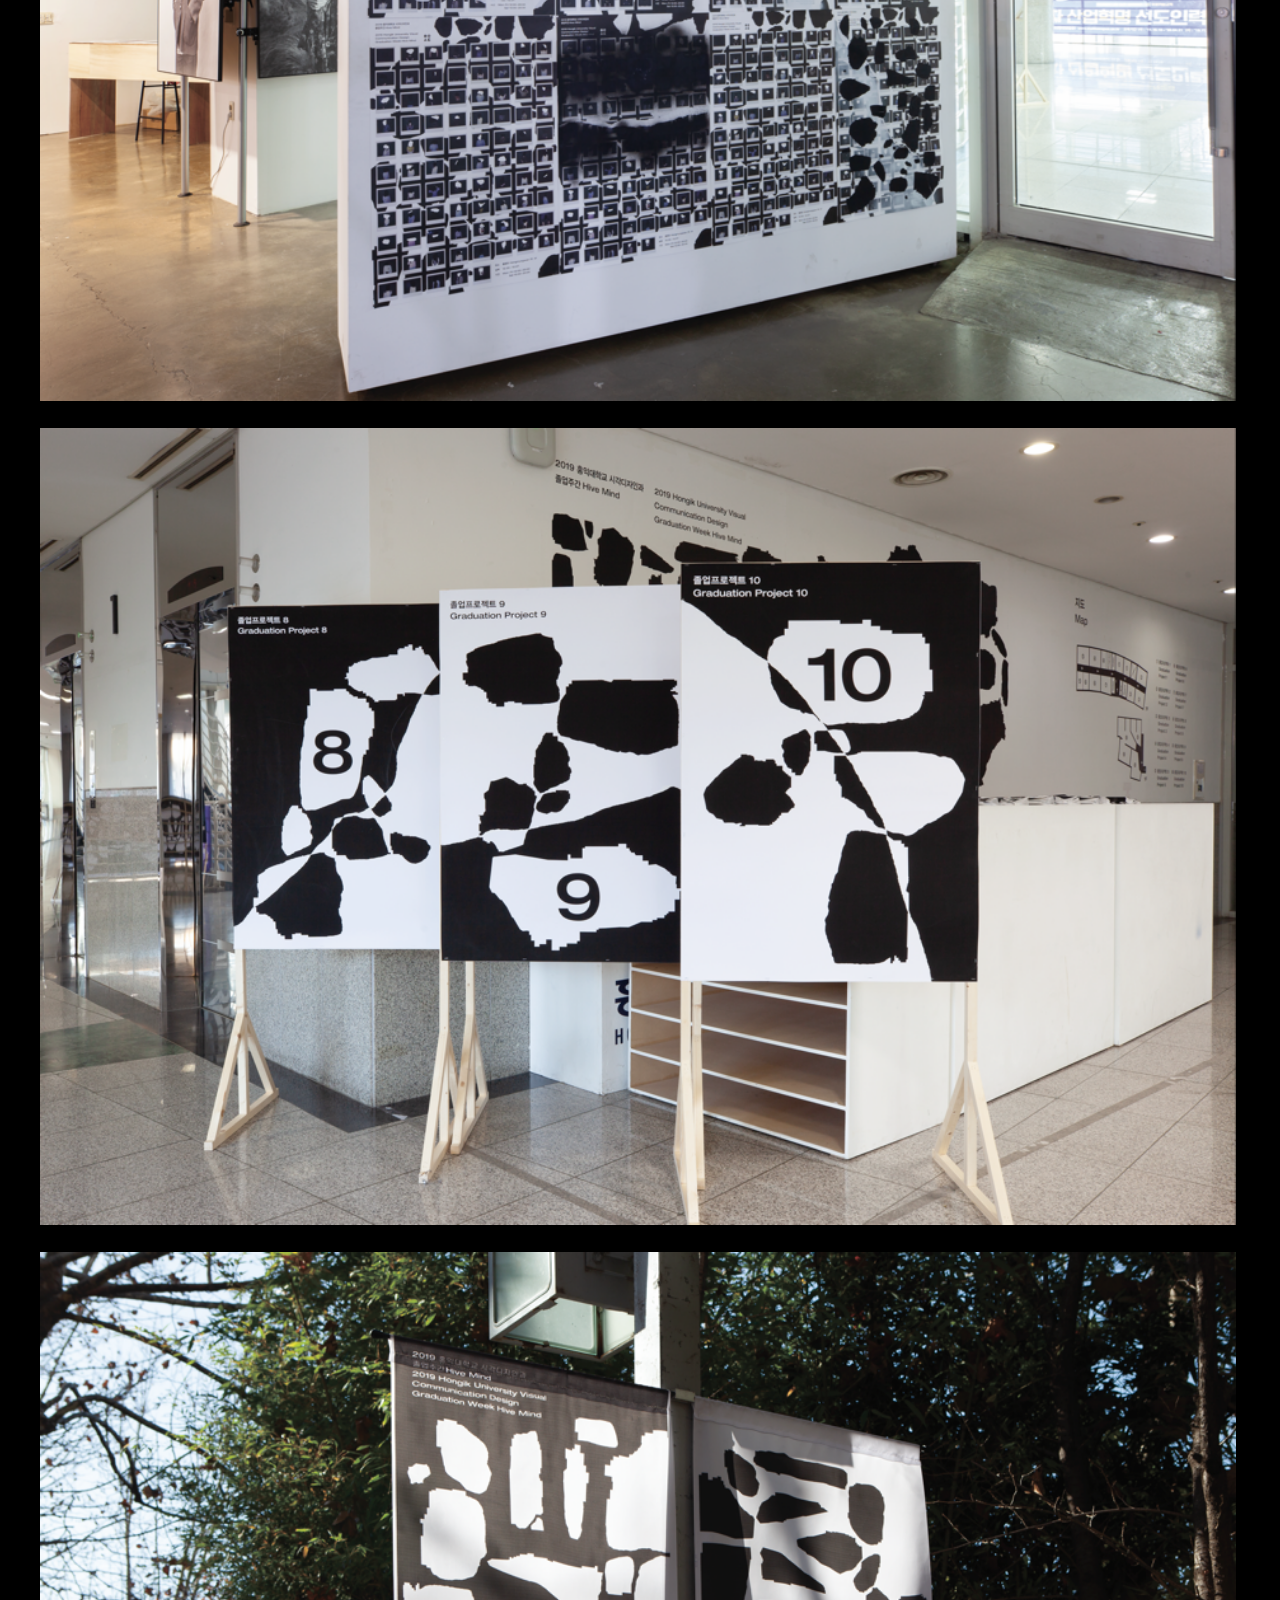
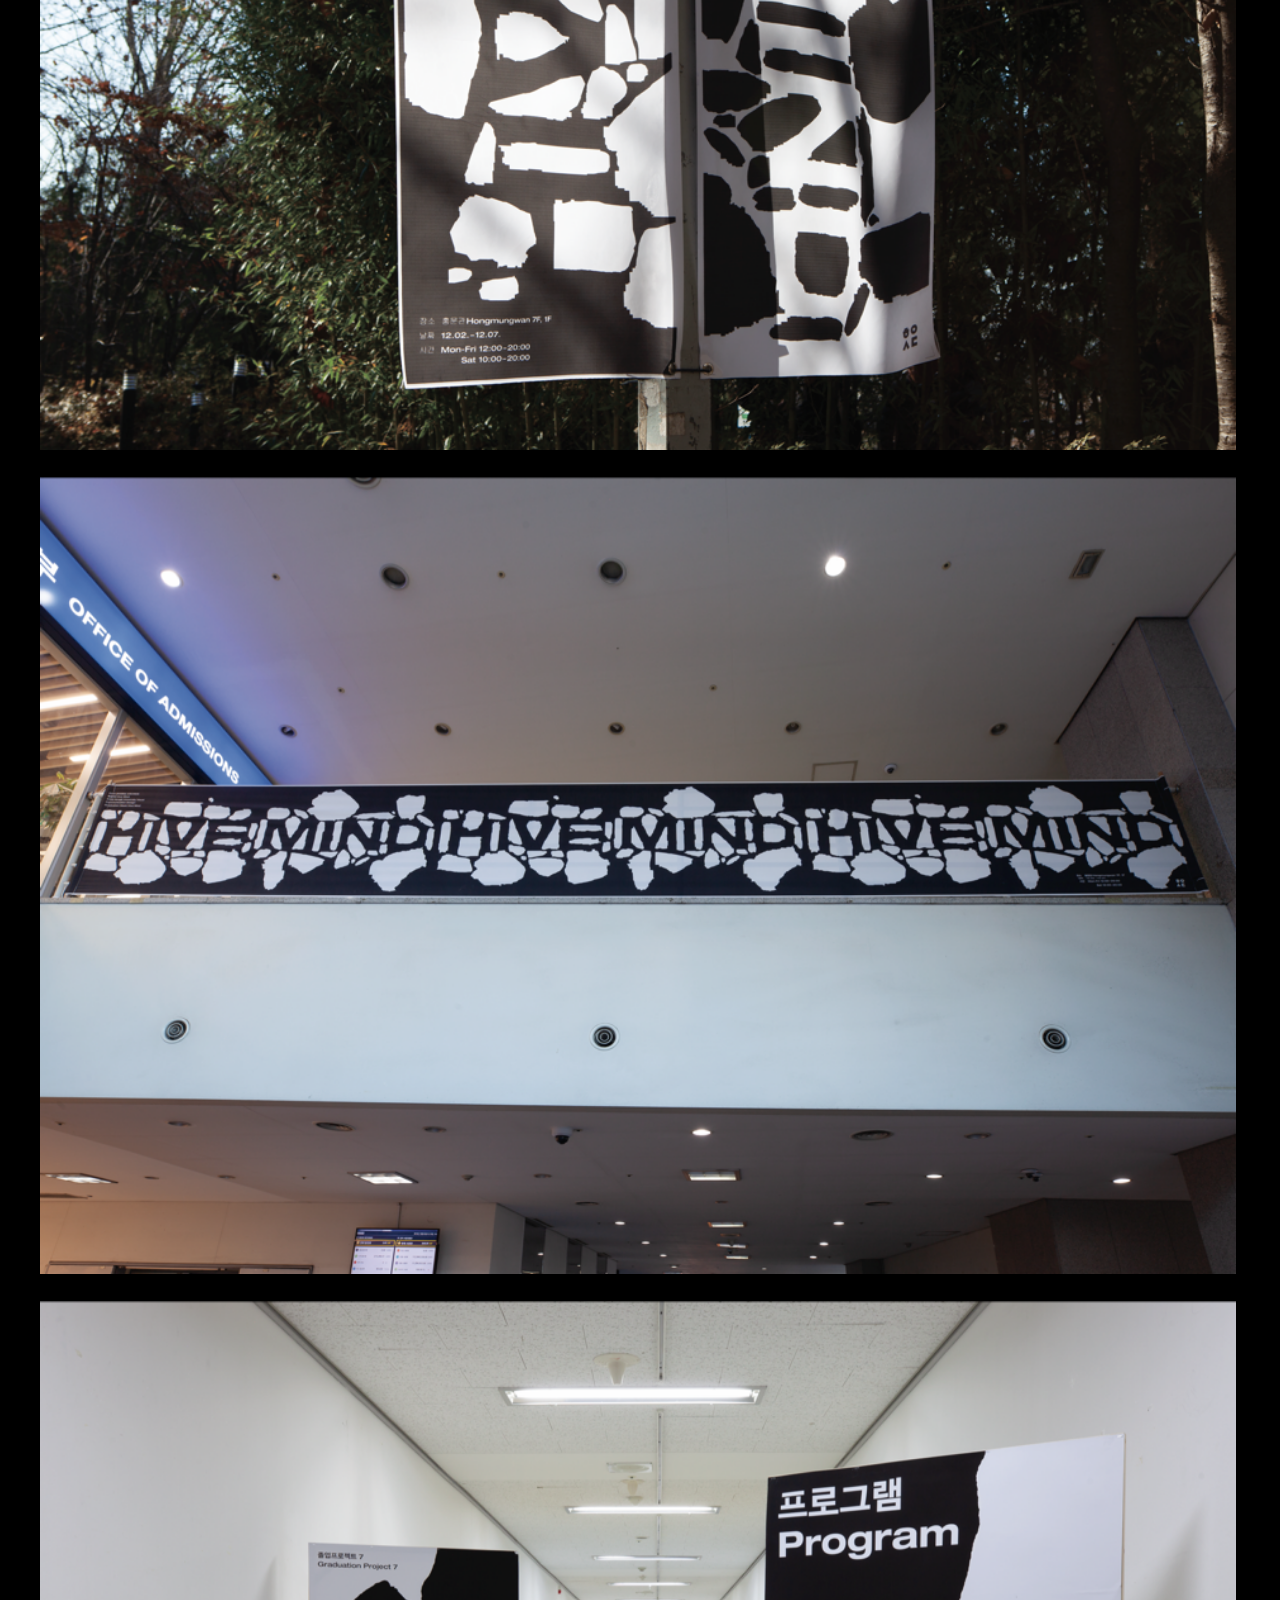
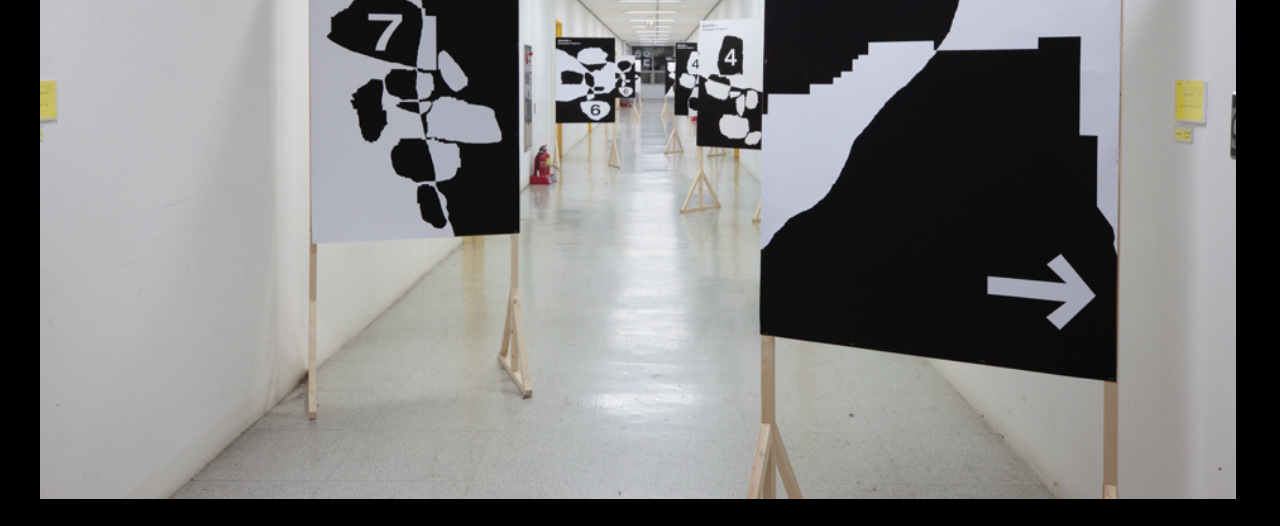
==== commit 487f6c67: "작업진행중" ====
--- a/introduction.html
+++ b/introduction.html
@@ -2,94 +2,148 @@
 <html>
 
 <head>
+    <meta name="viewport" content="width=device-width, initial-scale=1">
     <link rel="stylesheet" href="/css/layout.css" />
+    <script src="/js/jquery-3.4.1.min.js"></script>
+    <script src="/js/common.js"></script>
 </head>
 
 <body class="black">
-    <header>
-        <a href="/">
-            <div class="main_title white">
-                2019 <span>홍익대학교 시각디자인과<br />
-                    졸업주간</span> Hive Mind<br />
-                <br />
-                2019 Hongik University<br />
-                Visual Communication Design<br />
-                Graduation Week Hive Mind
+    <div class="wrap">
+        <header>
+            <a href="/">
+                <div class="main_title white">
+                    2019 <span>홍익대학교 시각디자인과<br />
+                        졸업주간</span> Hive Mind<br />
+                    <br />
+                    2019 Hongik University<br />
+                    Visual Communication Design<br />
+                    Graduation Week Hive Mind
+                </div>
+            </a>
+        </header>
+        <nav class="white">
+            <div class="top_level">
+                <div class="items on"><a href="/introduction.html">1. Introduction</a></div>
+                <div class="items">
+                    <a href="/exhibition/1.html">2. Exhibition</a>
+                    <div class="sub_level">
+                        <div class="items"><a href="/exhibition/1.html">1</a>/</div>
+                        <div class="items"><a href="/exhibition/2.html">2</a>/</div>
+                        <div class="items"><a href="/exhibition/3.html">3</a>/</div>
+                        <div class="items"><a href="/exhibition/4.html">4</a>/</div>
+                        <div class="items"><a href="/exhibition/5.html">5</a>/</div>
+                        <div class="items"><a href="/exhibition/6.html">6</a>/</div>
+                        <div class="items"><a href="/exhibition/7.html">7</a>/</div>
+                        <div class="items"><a href="/exhibition/8.html">8</a>/</div>
+                        <div class="items"><a href="/exhibition/9.html">9</a>/</div>
+                        <div class="items"><a href="/exhibition/10.html">10</a></div>
+                    </div>
+                </div>
+                <div class="items"><a href="/program.html">3. Program</a></div>
+                <div class="items"><a href="/participants.html">4. Participants</a></div>
             </div>
-        </a>
-    </header>
-    <nav class="white">
-        <div class="top_level">
-            <div class="items"><a href="/introduction.html" class="on">1. Introduction</a></div>
-            <div class="items">
-                <a href="/exhibition/1.html">2. Exhibition</a>
-                <div class="sub_level">
-                    <div class="items"><a href="/exhibition/1.html">1</a>/</div>
-                    <div class="items"><a href="/exhibition/2.html">2</a>/</div>
-                    <div class="items"><a href="/exhibition/3.html">3</a>/</div>
-                    <div class="items"><a href="/exhibition/4.html">4</a>/</div>
-                    <div class="items"><a href="/exhibition/5.html">5</a>/</div>
-                    <div class="items"><a href="/exhibition/6.html">6</a>/</div>
-                    <div class="items"><a href="/exhibition/7.html">7</a>/</div>
-                    <div class="items"><a href="/exhibition/8.html">8</a>/</div>
-                    <div class="items"><a href="/exhibition/9.html">9</a>/</div>
-                    <div class="items"><a href="/exhibition/10.html">10</a></div>
+        </nav>
+        <div class="introduction_article">
+            졸업 주간은 홍익대학교 시각디자인과 4학년 학생들의 졸업을 맞이하여 학부 생활을
+            마무리하는 전시와 졸업 연계 프로그램을 진행하는 기간이다. 졸업생들은 학부 시절 생활한
+            실기실과 1층 갤러리에서 졸업 스튜디오별로 졸업 전시와 전시 연계 프로그램을 기획한다.
+            졸업 주간은 홍익대학교 시각디자인과 졸업생의 학부의 끝을 알리는 마무리이자, 사회로의
+            편입을 알리는 시작점이다. 이 기간을 통해 다양한 생각이 교류되고 학부와 사회의 연결 지점이 되기를 바란다.<br /><br />
+
+            집단 지성(Hive Mind)이란 다수의 개체들이 서로 협력과 경쟁을 통하여 얻게 되는 집단적 능력이다. 소수의 우수한 개체나 전문가의 능력보다는, 다양성과 독립성을 가진 집단의 통합된 지성이
+            올바른
+            결론에 가깝다는 주장이다. 여기서 Hive Mind란 개미나 벌이 군집 생활을 하는 것을 관찰하며 발견되었고 개념화되었다. 홍익대학교 시각디자인과라는 환경은 과 특성상 구성원들이 다양한 관심사를
+            가지고
+            각자의 목표를 향해 나아간다. 이때, 이런 개성 있는 개별자들을 하나의 정체성으로 묶는 것은 까다로운 작업이다. 우리는 여기서 집단 지성의 개념을 빌려와 개인의 특색을 지우지 않고 집단을
+            느슨하고
+            유기적으로 연결하는 방법을 제안한다. 집단 지성은 학부의 졸업과 사회로의 편입 사이에 있는 2019년도 홍익대학교 시각디자인과 졸업 구성원들에게 각자의 방향성과 정체성을 부여할 수 있을
+            것이다.<br /><br />
+
+            During graduation week, seniors majoring in Visual Communication Design hold exhibitions and exhibition
+            programs. The graduates’ exhibition and program were display in the gallery on the first floor and the
+            studio
+            where the seniors spent their undergraduate years. Graduation week marks both the ending of university life
+            and
+            the beginning of professional life. Hopefully, this proves to be a time where thoughts are exchanged and
+            serve
+            as a connecting point of undergraduate studies and society.<br /><br />
+
+            A Hive Mind is a collective ability that emerges from the collaboration and competition of individuals. It
+            is
+            the assertion that collective intelligence of a diverse and independent group is better than that of a group
+            comprising of a few outstanding individuals and experts. The term “Hive Mind” was discovered and
+            conceptualized
+            after the observation of ants and bees living in a colony was made. Visual Communication Design majors, each
+            with different interests, work to achieve their goals. The process of uniting these unique individuals under
+            one
+            identity is a complicated process. Here, we borrow the concept
+            of the “Hive Mind” and propose a way to loosely, yet intricately connect the individuals without
+            compromising
+            their own unique characteristics. The “Hive Mind” will suggest the Visual Communication Design majors, who
+            are
+            at a crossroads, the direction of their paths and help to identify themselves.
+        </div>
+        <div class="introduction_imgs_vertical">
+            <div class="items"><img src="/images/introduction/02-poster.png" alt="" /></div>
+            <div class="items"><img src="/images/introduction/03.png" alt="" /></div>
+            <div class="items"><img src="/images/introduction/13.png" alt="" /></div>
+            <div class="items"><img src="/images/introduction/02-poster-2.png" alt="" /></div>
+            <div class="items"><img src="/images/introduction/01-1.png" alt="" /></div>
+            <div class="items"><img src="/images/introduction/11.png" alt="" /></div>
+        </div>
+        <div class="introduction_imgs_horizontal">
+            <div class="items"><img src="/images/introduction/invalid-name.png" alt="" /></div>
+            <div class="items"><img src="/images/introduction/invalid-name-02.png" alt="" /></div>
+            <div class="items"><img src="/images/introduction/2.png" alt="" /></div>
+            <div class="items"><img src="/images/introduction/2-02.png" alt="" /></div>
+            <div class="items"><img src="/images/introduction/invalid-name-03.png" alt="" /></div>
+            <div class="items"><img src="/images/introduction/img-1412.png" alt="" /></div>
+            <div class="items"><img src="/images/introduction/invalid-name-04.png" alt="" /></div>
+            <div class="items"><img src="/images/introduction/invalid-name-05.png" alt="" /></div>
+        </div>
+        <footer>
+            <div class="menu">
+                <img src="/images/back.svg" alt="" />
+            </div>
+            <div class="logo">
+                <img src="/images/logo_white.svg" alt="" />
+            </div>
+        </footer>
+    </div>
+
+    <div class="mobile_menu">
+        <nav class="white">
+            <div class="top_level">
+                <div class="items show on"><a href="/introduction.html">1. Introduction</a></div>
+                <div class="items show">
+                    <a href="/exhibition/1.html">2. Exhibition</a>
+                    <div class="sub_level hide">
+                        <div class="items"><a href="/exhibition/1.html">1</a>/</div>
+                        <div class="items"><a href="/exhibition/2.html">2</a>/</div>
+                        <div class="items"><a href="/exhibition/3.html">3</a>/</div>
+                        <div class="items"><a href="/exhibition/4.html">4</a>/</div>
+                        <div class="items"><a href="/exhibition/5.html">5</a>/</div>
+                        <div class="items"><a href="/exhibition/6.html">6</a>/</div>
+                        <div class="items"><a href="/exhibition/7.html">7</a>/</div>
+                        <div class="items"><a href="/exhibition/8.html">8</a>/</div>
+                        <div class="items"><a href="/exhibition/9.html">9</a>/</div>
+                        <div class="items"><a href="/exhibition/10.html">10</a></div>
+                    </div>
                 </div>
+                <div class="items show"><a href="/program.html">3. Program</a></div>
+                <div class="items show"><a href="/participants.html">4. Participants</a></div>
             </div>
-            <div class="items"><a href="/program.html">3. Program</a></div>
-            <div class="items"><a href="/participants.html">4. Participants</a></div>
-        </div>
-    </nav>
-    <div class="introduction_article">
-        졸업 주간은 홍익대학교 시각디자인과 4학년 학생들의 졸업을 맞이하여 학부 생활을
-        마무리하는 전시와 졸업 연계 프로그램을 진행하는 기간이다. 졸업생들은 학부 시절 생활한
-        실기실과 1층 갤러리에서 졸업 스튜디오별로 졸업 전시와 전시 연계 프로그램을 기획한다.
-        졸업 주간은 홍익대학교 시각디자인과 졸업생의 학부의 끝을 알리는 마무리이자, 사회로의
-        편입을 알리는 시작점이다. 이 기간을 통해 다양한 생각이 교류되고 학부와 사회의 연결 지점이 되기를 바란다.<br /><br />
-
-        집단 지성(Hive Mind)이란 다수의 개체들이 서로 협력과 경쟁을 통하여 얻게 되는 집단적 능력이다. 소수의 우수한 개체나 전문가의 능력보다는, 다양성과 독립성을 가진 집단의 통합된 지성이 올바른
-        결론에 가깝다는 주장이다. 여기서 Hive Mind란 개미나 벌이 군집 생활을 하는 것을 관찰하며 발견되었고 개념화되었다. 홍익대학교 시각디자인과라는 환경은 과 특성상 구성원들이 다양한 관심사를 가지고
-        각자의 목표를 향해 나아간다. 이때, 이런 개성 있는 개별자들을 하나의 정체성으로 묶는 것은 까다로운 작업이다. 우리는 여기서 집단 지성의 개념을 빌려와 개인의 특색을 지우지 않고 집단을 느슨하고
-        유기적으로 연결하는 방법을 제안한다. 집단 지성은 학부의 졸업과 사회로의 편입 사이에 있는 2019년도 홍익대학교 시각디자인과 졸업 구성원들에게 각자의 방향성과 정체성을 부여할 수 있을
-        것이다.<br /><br />
-
-        During graduation week, seniors majoring in Visual Communication Design hold exhibitions and exhibition
-        programs. The graduates’ exhibition and program were display in the gallery on the first floor and the studio
-        where the seniors spent their undergraduate years. Graduation week marks both the ending of university life and
-        the beginning of professional life. Hopefully, this proves to be a time where thoughts are exchanged and serve
-        as a connecting point of undergraduate studies and society.<br /><br />
-
-        A Hive Mind is a collective ability that emerges from the collaboration and competition of individuals. It is
-        the assertion that collective intelligence of a diverse and independent group is better than that of a group
-        comprising of a few outstanding individuals and experts. The term “Hive Mind” was discovered and conceptualized
-        after the observation of ants and bees living in a colony was made. Visual Communication Design majors, each
-        with different interests, work to achieve their goals. The process of uniting these unique individuals under one
-        identity is a complicated process. Here, we borrow the concept
-        of the “Hive Mind” and propose a way to loosely, yet intricately connect the individuals without compromising
-        their own unique characteristics. The “Hive Mind” will suggest the Visual Communication Design majors, who are
-        at a crossroads, the direction of their paths and help to identify themselves.
+        </nav>
+        <footer>
+            <div class="back">
+                <img src="/images/back.svg" alt="" />
+            </div>
+            <div class="logo">
+                <img src="/images/logo_white.svg" alt="" />
+            </div>
+        </footer>
     </div>
-    <div class="introduction_imgs_vertical">
-        <div class="items"><img src="/images/introduction/02-poster.png" alt="" /></div>
-        <div class="items"><img src="/images/introduction/03.png" alt="" /></div>
-        <div class="items"><img src="/images/introduction/13.png" alt="" /></div>
-        <div class="items"><img src="/images/introduction/02-poster-2.png" alt="" /></div>
-        <div class="items"><img src="/images/introduction/01-1.png" alt="" /></div>
-        <div class="items"><img src="/images/introduction/11.png" alt="" /></div>
-    </div>
-    <div class="introduction_imgs_horizontal">
-        <div class="items"><img src="/images/introduction/invalid-name.png" alt="" /></div>
-        <div class="items"><img src="/images/introduction/invalid-name-02.png" alt="" /></div>
-        <div class="items"><img src="/images/introduction/2.png" alt="" /></div>
-        <div class="items"><img src="/images/introduction/2-02.png" alt="" /></div>
-        <div class="items"><img src="/images/introduction/invalid-name-03.png" alt="" /></div>
-        <div class="items"><img src="/images/introduction/img-1412.png" alt="" /></div>
-        <div class="items"><img src="/images/introduction/invalid-name-04.png" alt="" /></div>
-        <div class="items"><img src="/images/introduction/invalid-name-05.png" alt="" /></div>
-    </div>
-    <footer>
-        <img src="/images/logo_white.svg" alt="" />
-    </footer>
 </body>
 
 </html>--- a/css/layout.css
+++ b/css/layout.css
@@ -1,4 +1,8 @@
 @import "reset.css";
+.mobile_menu {
+    display: none;
+}
+
 .black {
     background-color: #000;
 }
@@ -11,6 +15,7 @@
     position: fixed;
     left: 60px;
     top: 62px;
+    z-index: 9999;
 }
 
 header a:hover {
@@ -39,6 +44,21 @@
     }
 }
 
+@media (max-width: 767px) {
+    header {
+        display: none;
+    }
+    header.show {
+        display: block;
+        position: fixed;
+        left: 32px;
+        top: 32px;
+    }
+    header .main_title {
+        font-size: 15px;
+    }
+}
+
 nav {
     position: fixed;
     top: 60px;
@@ -46,6 +66,7 @@
     font-family: HelveticaNeueLTStd-MdEx;
     font-size: 16px;
     letter-spacing: -0.61px;
+    z-index: 9999;
 }
 
 nav .top_level {
@@ -103,10 +124,66 @@
     }
 }
 
-footer {
+@media (max-width: 767px) {
+    nav {
+        position: fixed;
+        top: 30px;
+        left: 30px;
+        font-size: 15px;
+    }
+    nav .top_level {
+        display: block;
+    }
+    nav .top_level .items {
+        display: none;
+    }
+    nav .top_level .items.on, nav .top_level .items.show {
+        display: block;
+    }
+    nav .top_level .items .sub_level {
+        margin-left: 20px;
+        width: fit-content;
+        display: inline-flex;
+    }
+    nav .top_level .items .sub_level .items {
+        margin-bottom: 0;
+    }
+    nav .top_level .items:hover .sub_level {
+        width: fit-content;
+        display: inline-flex;
+    }
+}
+
+footer .menu {
+    display: none;
+}
+
+@media (max-width: 767px) {
+    footer .menu {
+        display: block;
+        position: fixed;
+        left: 24px;
+        bottom: 24px;
+    }
+    footer .menu:hover {
+        cursor: pointer;
+    }
+}
+
+footer .back {
     position: fixed;
+    left: 24px;
     bottom: 24px;
+}
+
+footer .back:hover {
+    cursor: pointer;
+}
+
+footer .logo {
+    position: fixed;
     right: 24px;
+    bottom: 24px;
 }
 
 .main_img {
@@ -114,11 +191,17 @@
     text-align: center;
 }
 
+@media (max-width: 767px) {
+    .main_img {
+        padding-top: 170px;
+    }
+}
+
 .white {
     color: #fff;
 }
 
-.on {
+.on a {
     text-decoration: underline;
 }
 
@@ -142,6 +225,10 @@
     flex: 0 0 320px;
 }
 
+.introduction_imgs_vertical .items img {
+    width: 94%;
+}
+
 .introduction_imgs_horizontal {
     margin: 30px 44px 0 40px;
 }
@@ -162,6 +249,23 @@
     .introduction_imgs_vertical .items {
         line-height: 4em;
         flex: 0 0 300px;
+    }
+}
+
+@media (max-width: 767px) {
+    .introduction_article {
+        margin: 116px 44px 0 30px;
+        font-size: 15px;
+    }
+    .introduction_imgs_vertical .items {
+        line-height: 4em;
+        flex: 0 0 94%;
+    }
+    .introduction_imgs_vertical .items img {
+        width: 100%;
+    }
+    .introduction_imgs_horizontal {
+        margin: 20px 25px 0 25px;
     }
 }
 
@@ -356,9 +460,12 @@
     flex: 0 0 119px;
 }
 
-@media (max-width: 1023px) {
-    .participants_imgs_vertical .items {
-        line-height: 2.7em;
-        flex: 0 0 168px;
+.participants_imgs_vertical .items img {
+    width: 88%;
+}
+
+@media (max-width: 767px) {
+    .participants_imgs_vertical {
+        margin: 150px 28px 0 42px;
     }
 }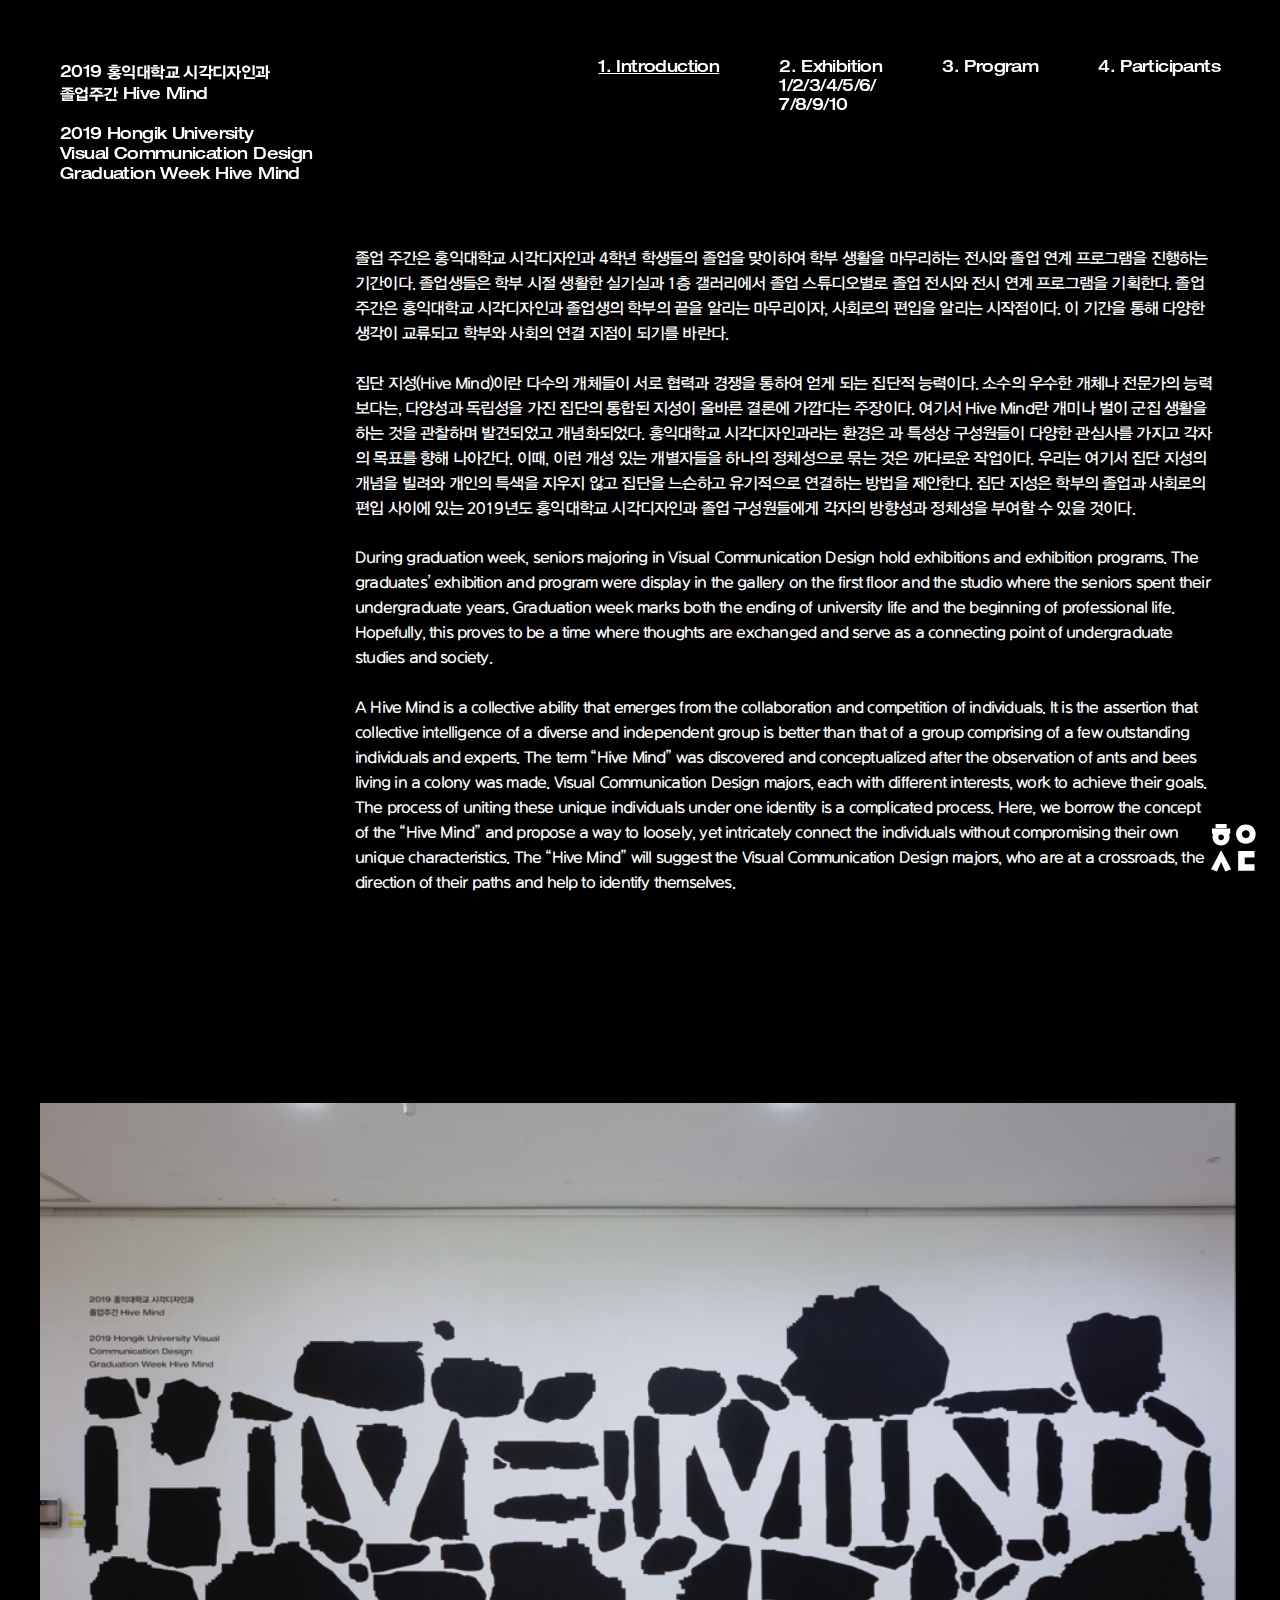
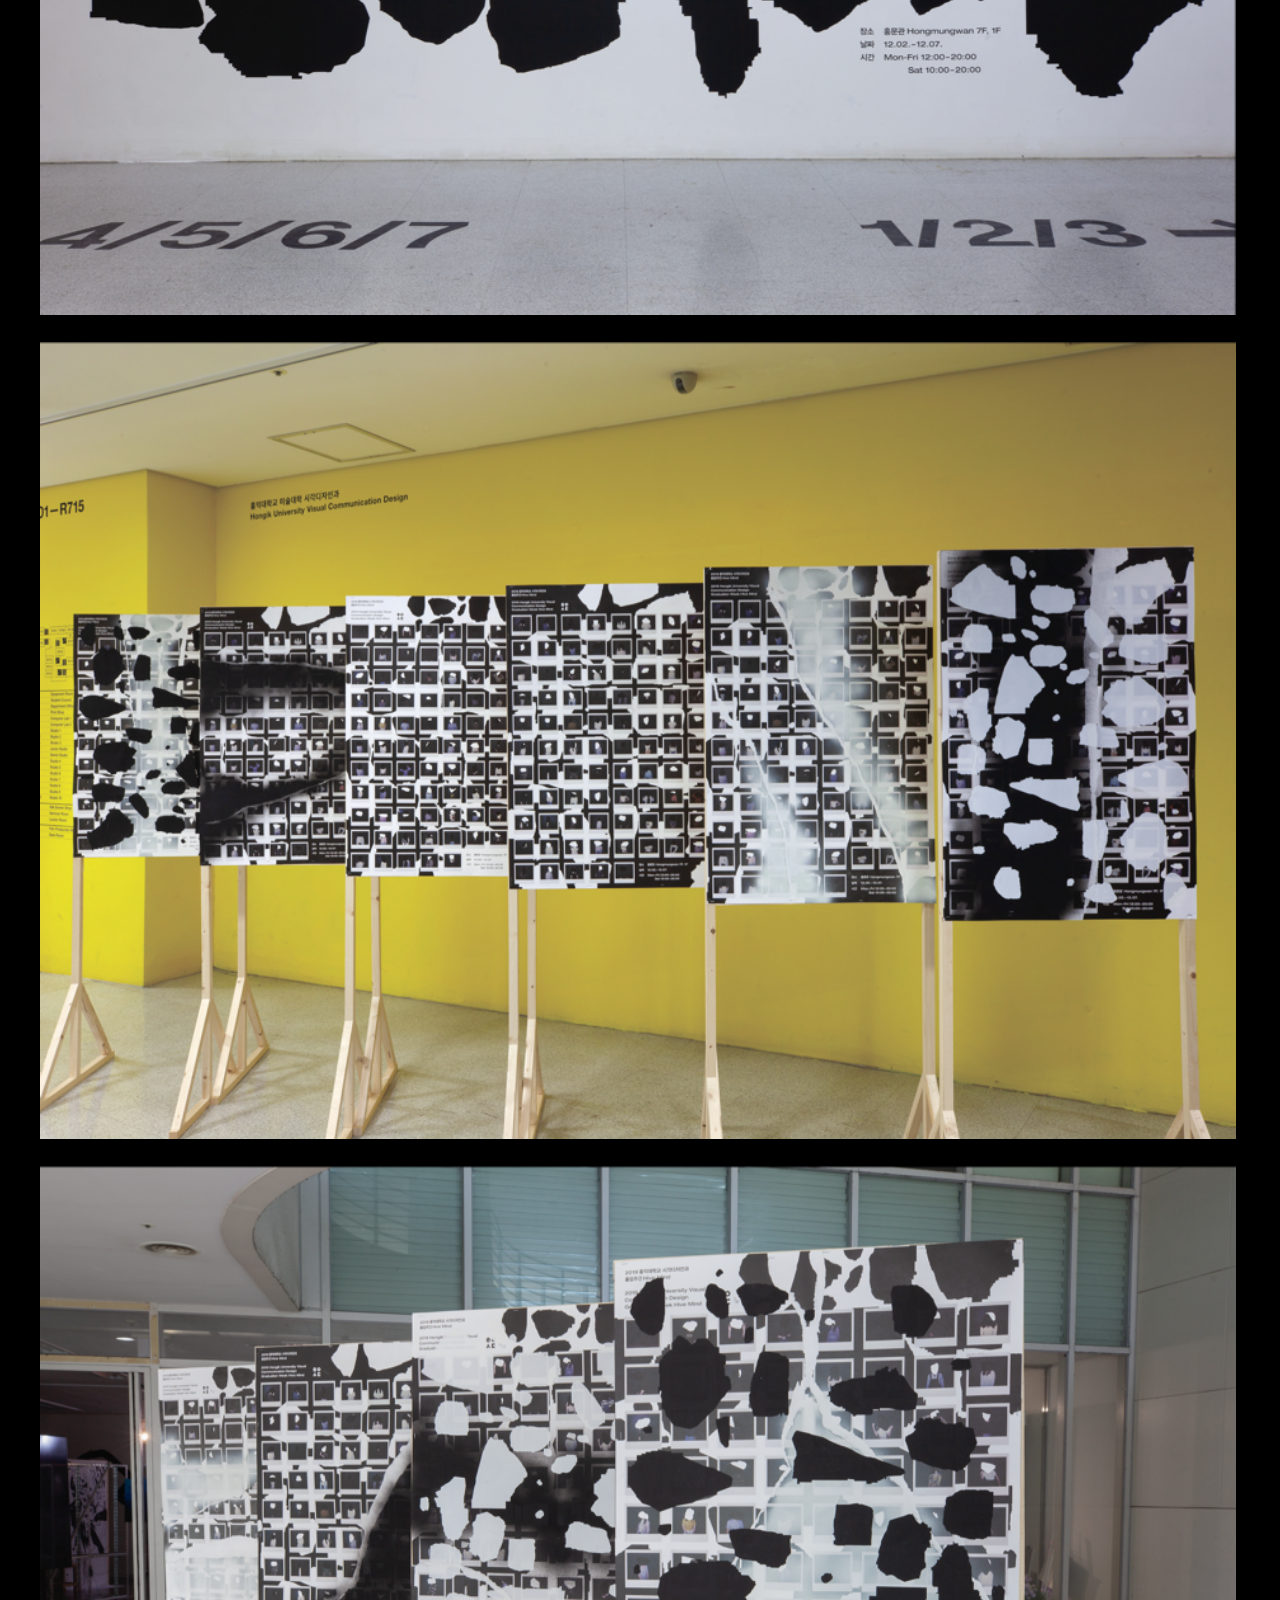
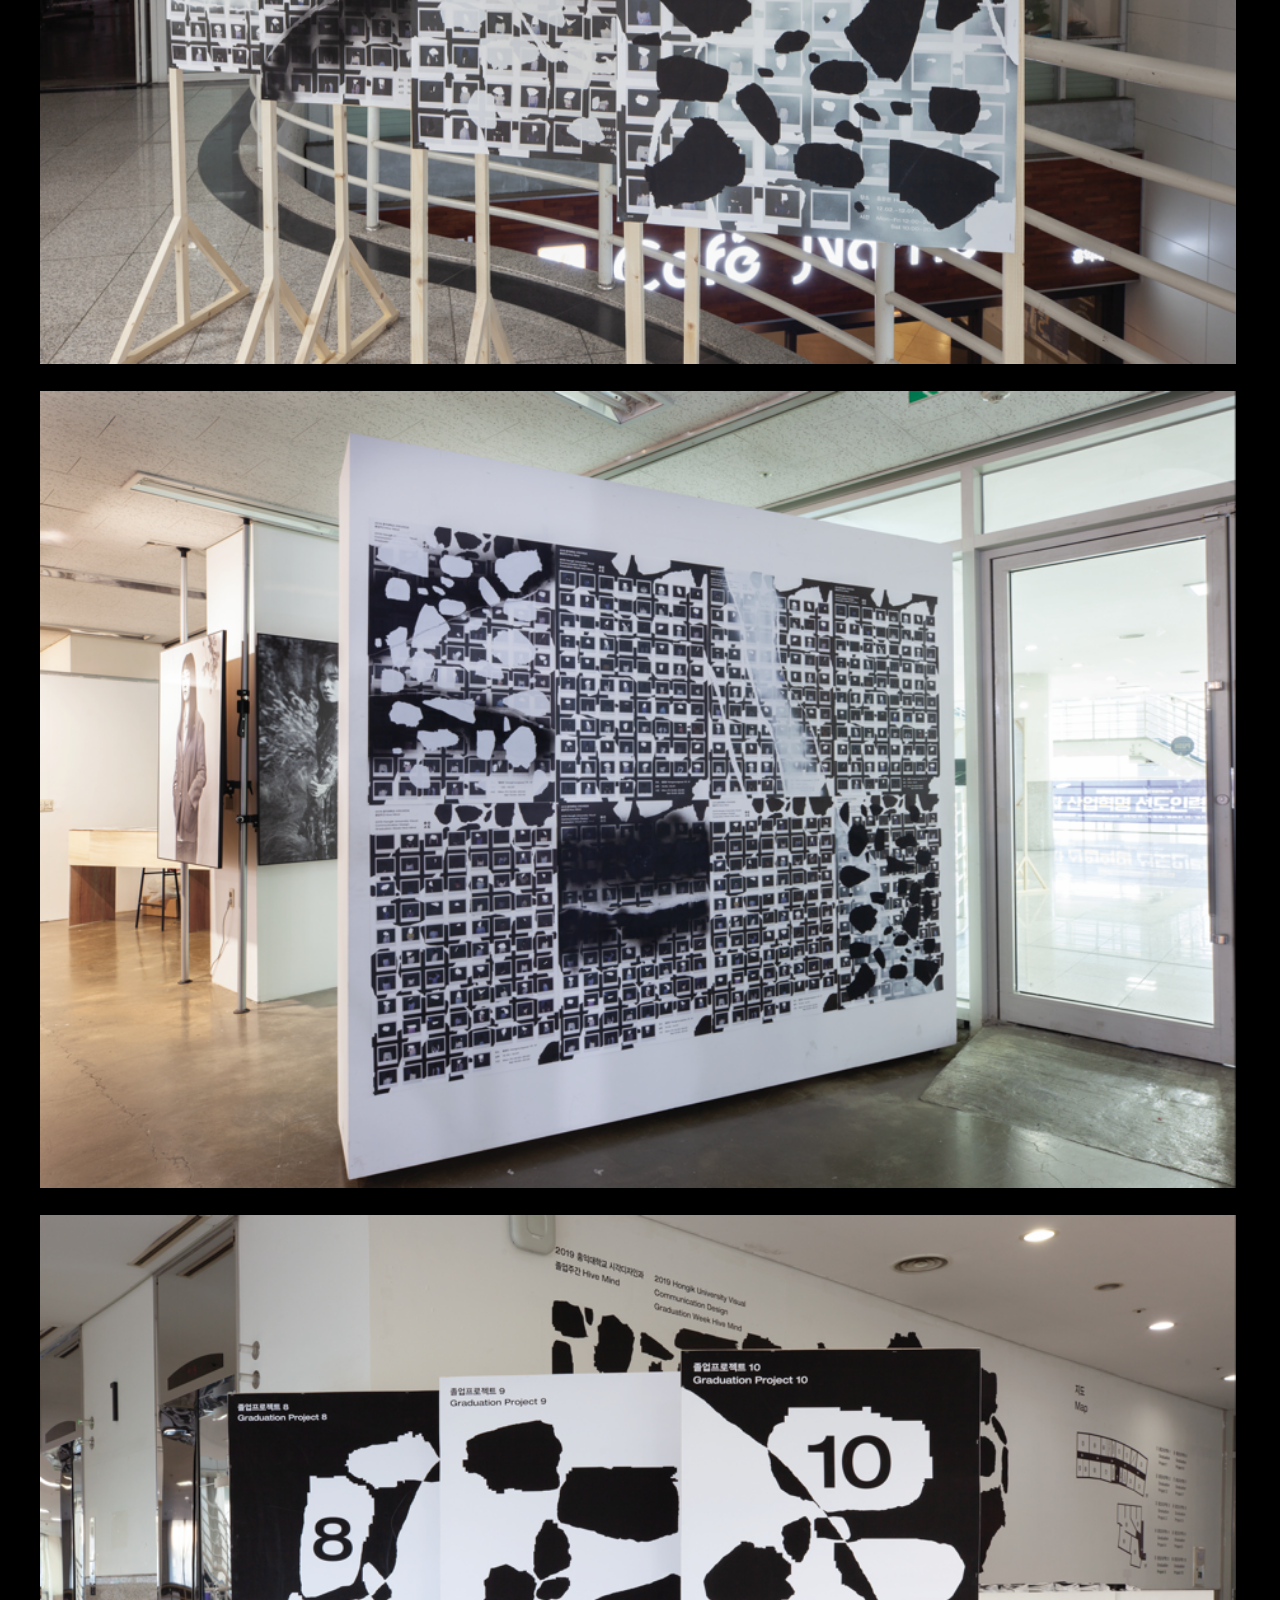
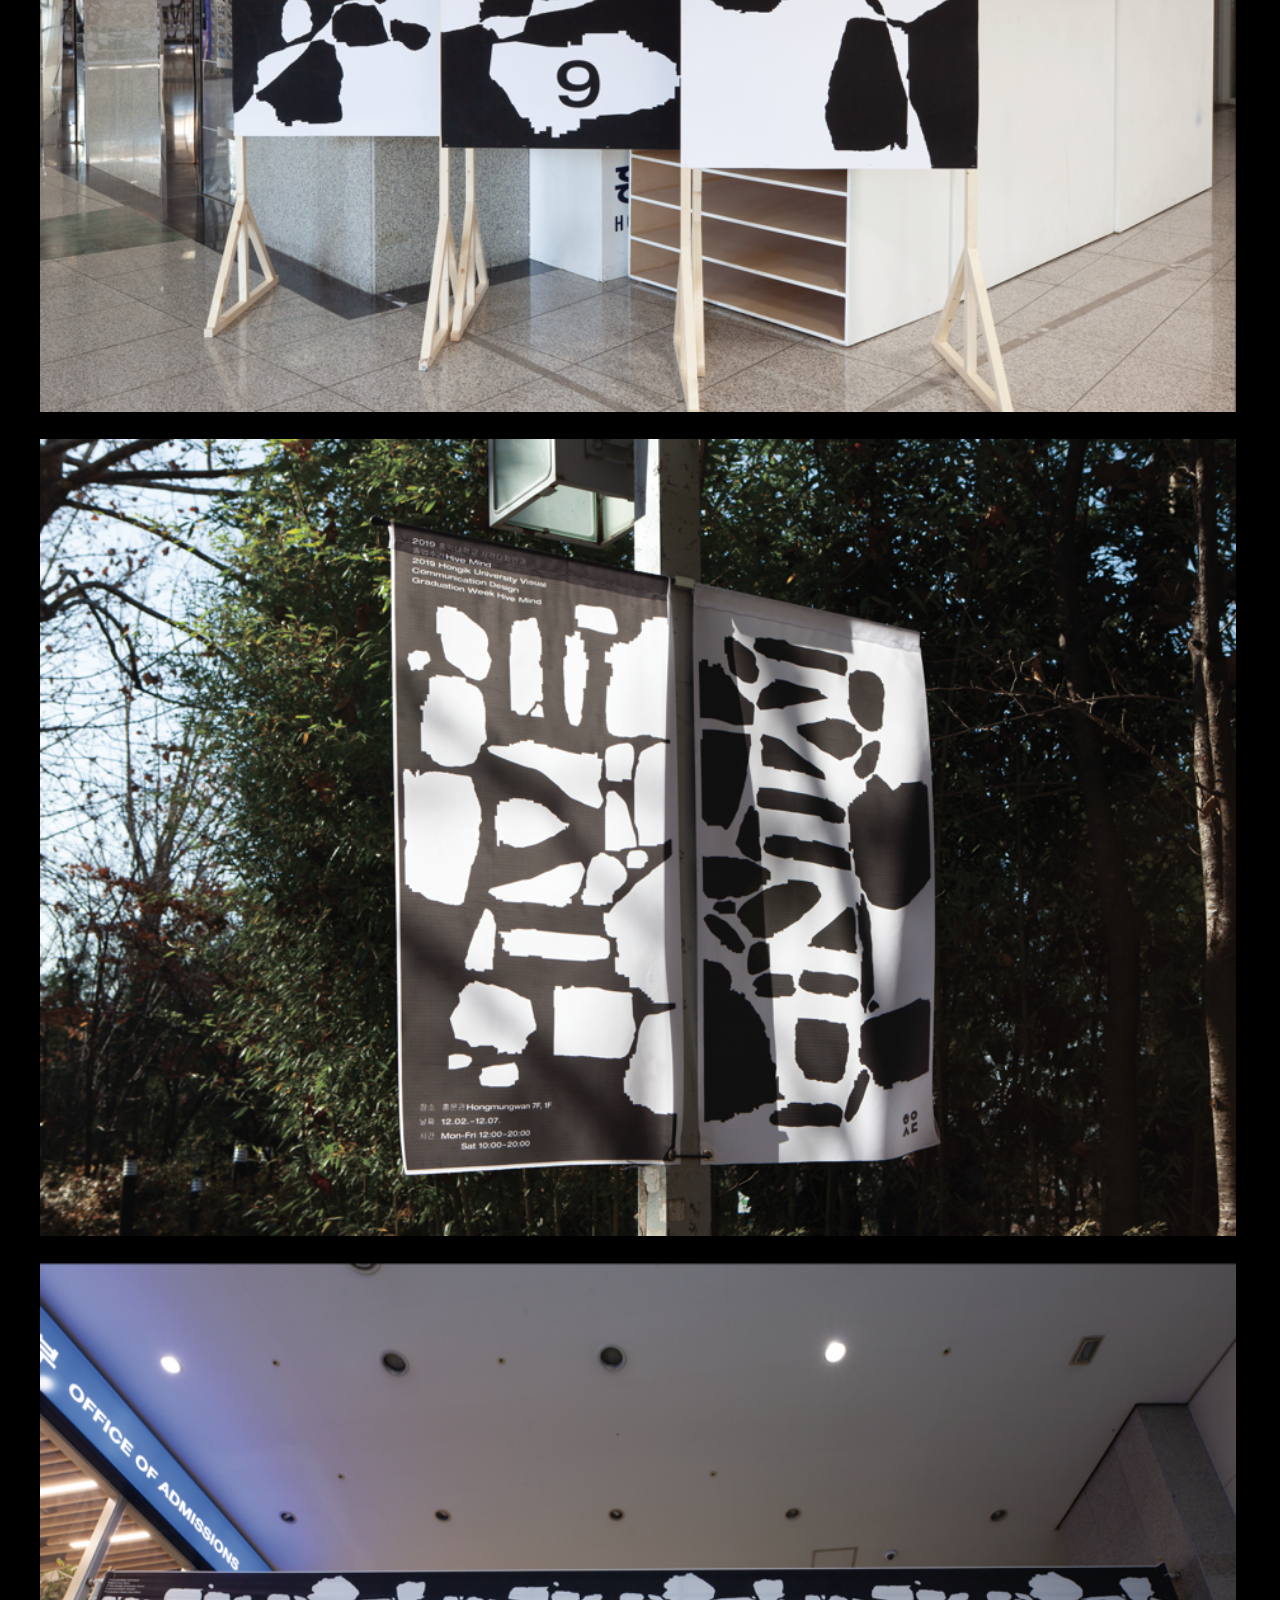
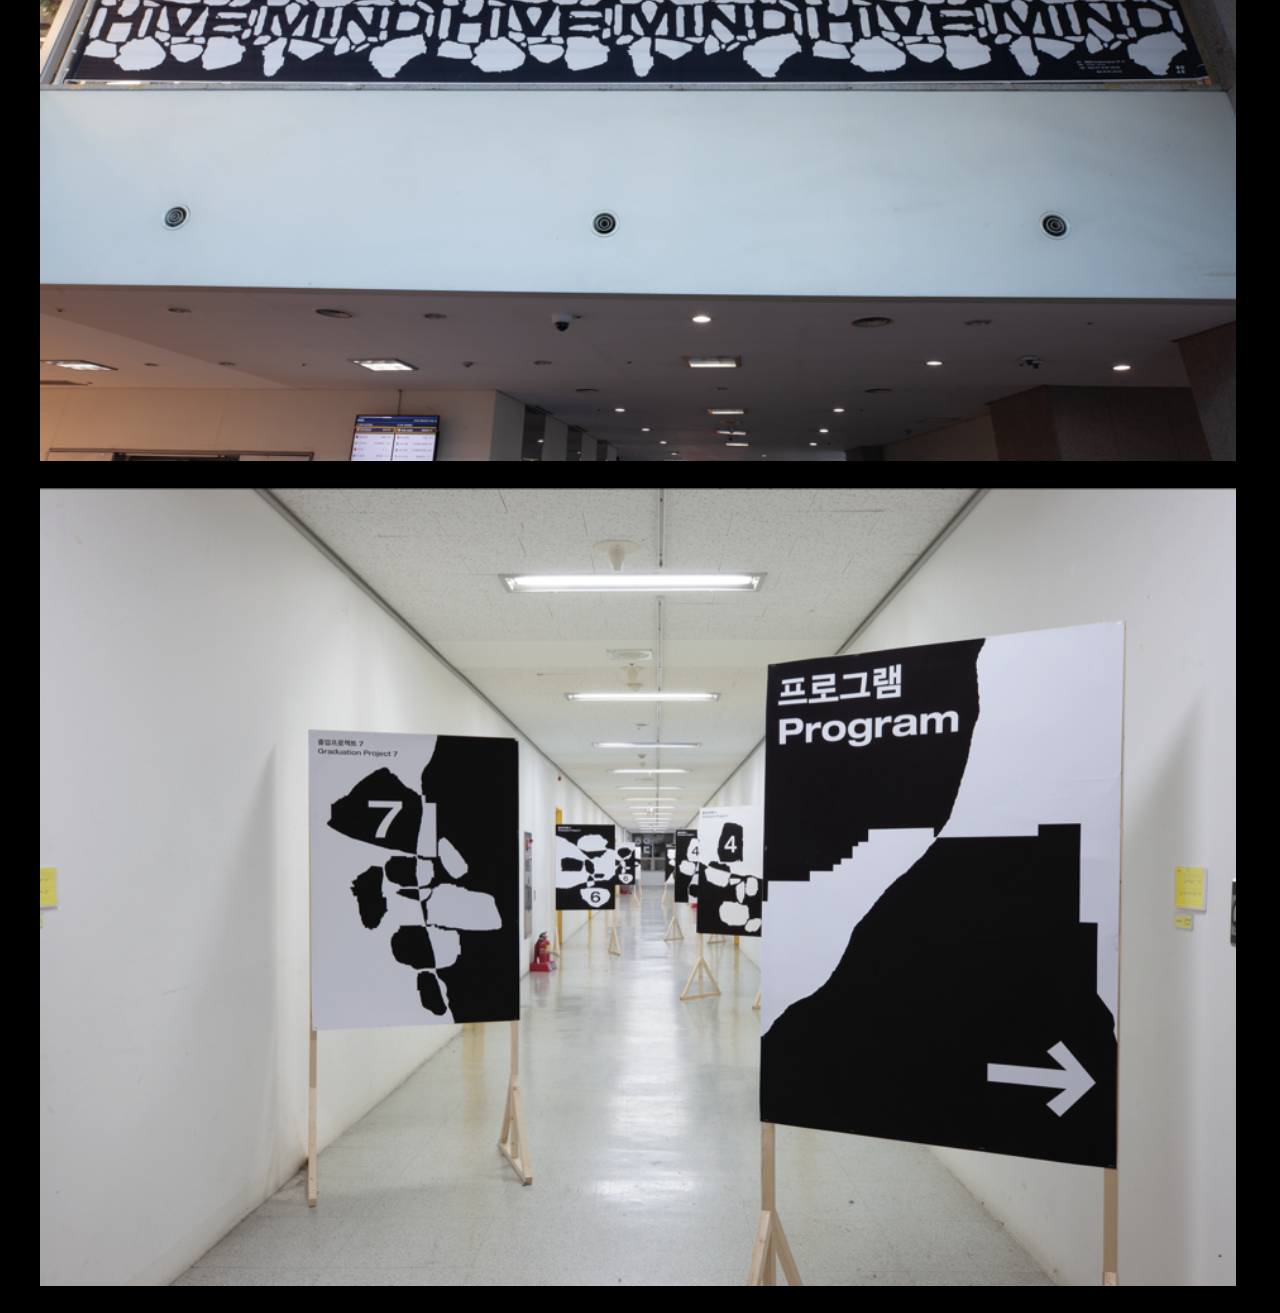
==== commit 20ee9c85: "파비콘 URL" ====
--- a/introduction.html
+++ b/introduction.html
@@ -1,17 +1,23 @@
 <!DOCTYPE html>
-<html>
+<html lang="ko">
 
 <head>
+    <meta charset="utf-8">
+
+    <title>Hive Mind</title>
+
     <meta name="viewport" content="width=device-width, initial-scale=1">
-    <link rel="stylesheet" href="/css/layout.css" />
-    <script src="/js/jquery-3.4.1.min.js"></script>
-    <script src="/js/common.js"></script>
+    <link rel="shortcut icon" href="favicon.ico">
+
+    <link rel="stylesheet" href="css/layout.css" />
+    <script src="js/jquery-3.4.1.min.js"></script>
+    <script src="js/common.js"></script>
 </head>
 
 <body class="black">
     <div class="wrap">
         <header>
-            <a href="/">
+            <a href="index.html">
                 <div class="main_title white">
                     2019 <span>홍익대학교 시각디자인과<br />
                         졸업주간</span> Hive Mind<br />
@@ -24,24 +30,24 @@
         </header>
         <nav class="white">
             <div class="top_level">
-                <div class="items on"><a href="/introduction.html">1. Introduction</a></div>
+                <div class="items on"><a href="introduction.html">1. Introduction</a></div>
                 <div class="items">
-                    <a href="/exhibition/1.html">2. Exhibition</a>
+                    <a href="exhibition/1.html">2. Exhibition</a>
                     <div class="sub_level">
-                        <div class="items"><a href="/exhibition/1.html">1</a>/</div>
-                        <div class="items"><a href="/exhibition/2.html">2</a>/</div>
-                        <div class="items"><a href="/exhibition/3.html">3</a>/</div>
-                        <div class="items"><a href="/exhibition/4.html">4</a>/</div>
-                        <div class="items"><a href="/exhibition/5.html">5</a>/</div>
-                        <div class="items"><a href="/exhibition/6.html">6</a>/</div>
-                        <div class="items"><a href="/exhibition/7.html">7</a>/</div>
-                        <div class="items"><a href="/exhibition/8.html">8</a>/</div>
-                        <div class="items"><a href="/exhibition/9.html">9</a>/</div>
-                        <div class="items"><a href="/exhibition/10.html">10</a></div>
+                        <div class="items"><a href="exhibition/1.html">1</a>/</div>
+                        <div class="items"><a href="exhibition/2.html">2</a>/</div>
+                        <div class="items"><a href="exhibition/3.html">3</a>/</div>
+                        <div class="items"><a href="exhibition/4.html">4</a>/</div>
+                        <div class="items"><a href="exhibition/5.html">5</a>/</div>
+                        <div class="items"><a href="exhibition/6.html">6</a>/</div>
+                        <div class="items"><a href="exhibition/7.html">7</a>/</div>
+                        <div class="items"><a href="exhibition/8.html">8</a>/</div>
+                        <div class="items"><a href="exhibition/9.html">9</a>/</div>
+                        <div class="items"><a href="exhibition/10.html">10</a></div>
                     </div>
                 </div>
-                <div class="items"><a href="/program.html">3. Program</a></div>
-                <div class="items"><a href="/participants.html">4. Participants</a></div>
+                <div class="items"><a href="program.html">3. Program</a></div>
+                <div class="items"><a href="participants.html">4. Participants</a></div>
             </div>
         </nav>
         <div class="introduction_article">
@@ -85,29 +91,41 @@
             at a crossroads, the direction of their paths and help to identify themselves.
         </div>
         <div class="introduction_imgs_vertical">
-            <div class="items"><img src="/images/introduction/02-poster.png" alt="" /></div>
-            <div class="items"><img src="/images/introduction/03.png" alt="" /></div>
-            <div class="items"><img src="/images/introduction/13.png" alt="" /></div>
-            <div class="items"><img src="/images/introduction/02-poster-2.png" alt="" /></div>
-            <div class="items"><img src="/images/introduction/01-1.png" alt="" /></div>
-            <div class="items"><img src="/images/introduction/11.png" alt="" /></div>
+            <div class="items"><img
+                    srcset="images/introduction/02-poster@2x.png 767w, images/introduction/02-poster.png 1023w, images/introduction/02-poster@2x.png 1024w"
+                    src="images/introduction/02-poster.png" alt="" /></div>
+            <div class="items"><img
+                    srcset="images/introduction/03@2x.png 767w, images/introduction/03.png 1023w, images/introduction/03@2x.png 1024w"
+                    src="images/introduction/03.png" alt="" /></div>
+            <div class="items"><img
+                    srcset="images/introduction/13@2x.png 767w, images/introduction/13.png 1023w, images/introduction/13@2x.png 1024w"
+                    src="images/introduction/13.png" alt="" /></div>
+            <div class="items"><img
+                    srcset="images/introduction/02-poster-2@2x.png 767w, images/introduction/02-poster-2.png 1023w, images/introduction/02-poster-2@2x.png 1024w"
+                    src="images/introduction/02-poster-2.png" alt="" /></div>
+            <div class="items"><img
+                    srcset="images/introduction/01-1@2x.png 767w, images/introduction/01-1.png 1023w, images/introduction/01-1@2x.png 1024w"
+                    src="images/introduction/01-1.png" alt="" /></div>
+            <div class="items"><img
+                    srcset="images/introduction/11@2x.png 767w, images/introduction/11.png 1023w, images/introduction/11@2x.png 1024w"
+                    src="images/introduction/11.png" alt="" /></div>
         </div>
         <div class="introduction_imgs_horizontal">
-            <div class="items"><img src="/images/introduction/invalid-name.png" alt="" /></div>
-            <div class="items"><img src="/images/introduction/invalid-name-02.png" alt="" /></div>
-            <div class="items"><img src="/images/introduction/2.png" alt="" /></div>
-            <div class="items"><img src="/images/introduction/2-02.png" alt="" /></div>
-            <div class="items"><img src="/images/introduction/invalid-name-03.png" alt="" /></div>
-            <div class="items"><img src="/images/introduction/img-1412.png" alt="" /></div>
-            <div class="items"><img src="/images/introduction/invalid-name-04.png" alt="" /></div>
-            <div class="items"><img src="/images/introduction/invalid-name-05.png" alt="" /></div>
+            <div class="items"><img src="images/introduction/invalid-name.png" alt="" /></div>
+            <div class="items"><img src="images/introduction/invalid-name-02.png" alt="" /></div>
+            <div class="items"><img src="images/introduction/2.png" alt="" /></div>
+            <div class="items"><img src="images/introduction/2-02.png" alt="" /></div>
+            <div class="items"><img src="images/introduction/invalid-name-03.png" alt="" /></div>
+            <div class="items"><img src="images/introduction/img-1412.png" alt="" /></div>
+            <div class="items"><img src="images/introduction/invalid-name-04.png" alt="" /></div>
+            <div class="items"><img src="images/introduction/invalid-name-05.png" alt="" /></div>
         </div>
         <footer>
             <div class="menu">
-                <img src="/images/back.svg" alt="" />
+                <img src="images/back_white.svg" alt="" />
             </div>
             <div class="logo">
-                <img src="/images/logo_white.svg" alt="" />
+                <a href="index.html"><img src="images/logo_white.svg" alt="" /></a>
             </div>
         </footer>
     </div>
@@ -115,32 +133,32 @@
     <div class="mobile_menu">
         <nav class="white">
             <div class="top_level">
-                <div class="items show on"><a href="/introduction.html">1. Introduction</a></div>
+                <div class="items show on"><a href="introduction.html">1. Introduction</a></div>
                 <div class="items show">
-                    <a href="/exhibition/1.html">2. Exhibition</a>
+                    <a href="exhibition/1.html">2. Exhibition</a>
                     <div class="sub_level hide">
-                        <div class="items"><a href="/exhibition/1.html">1</a>/</div>
-                        <div class="items"><a href="/exhibition/2.html">2</a>/</div>
-                        <div class="items"><a href="/exhibition/3.html">3</a>/</div>
-                        <div class="items"><a href="/exhibition/4.html">4</a>/</div>
-                        <div class="items"><a href="/exhibition/5.html">5</a>/</div>
-                        <div class="items"><a href="/exhibition/6.html">6</a>/</div>
-                        <div class="items"><a href="/exhibition/7.html">7</a>/</div>
-                        <div class="items"><a href="/exhibition/8.html">8</a>/</div>
-                        <div class="items"><a href="/exhibition/9.html">9</a>/</div>
-                        <div class="items"><a href="/exhibition/10.html">10</a></div>
+                        <div class="items"><a href="exhibition/1.html">1</a>/</div>
+                        <div class="items"><a href="exhibition/2.html">2</a>/</div>
+                        <div class="items"><a href="exhibition/3.html">3</a>/</div>
+                        <div class="items"><a href="exhibition/4.html">4</a>/</div>
+                        <div class="items"><a href="exhibition/5.html">5</a>/</div>
+                        <div class="items"><a href="exhibition/6.html">6</a>/</div>
+                        <div class="items"><a href="exhibition/7.html">7</a>/</div>
+                        <div class="items"><a href="exhibition/8.html">8</a>/</div>
+                        <div class="items"><a href="exhibition/9.html">9</a>/</div>
+                        <div class="items"><a href="exhibition/10.html">10</a></div>
                     </div>
                 </div>
-                <div class="items show"><a href="/program.html">3. Program</a></div>
-                <div class="items show"><a href="/participants.html">4. Participants</a></div>
+                <div class="items show"><a href="program.html">3. Program</a></div>
+                <div class="items show"><a href="participants.html">4. Participants</a></div>
             </div>
         </nav>
         <footer>
             <div class="back">
-                <img src="/images/back.svg" alt="" />
+                <img src="images/back_white.svg" alt="" />
             </div>
             <div class="logo">
-                <img src="/images/logo_white.svg" alt="" />
+                <a href="index.html"><img src="images/logo_white.svg" alt="" /></a>
             </div>
         </footer>
     </div>
--- a/css/layout.css
+++ b/css/layout.css
@@ -144,9 +144,22 @@
         margin-left: 20px;
         width: fit-content;
         display: inline-flex;
+        position: absolute;
+        top: 0;
+        right: 24px;
     }
     nav .top_level .items .sub_level .items {
         margin-bottom: 0;
+    }
+    nav .top_level .items .sub_level .items a {
+        margin-bottom: 0;
+        text-decoration: none;
+    }
+    nav .top_level .items .sub_level .items a:hover {
+        text-decoration: underline;
+    }
+    nav .top_level .items .sub_level .items a.on {
+        text-decoration: underline;
     }
     nav .top_level .items:hover .sub_level {
         width: fit-content;
@@ -218,6 +231,7 @@
     margin: 50px 0 0 40px;
     display: flex;
     flex-wrap: wrap;
+    max-width: 960px;
 }
 
 .introduction_imgs_vertical .items {
@@ -328,6 +342,44 @@
     line-height: 4em;
 }
 
+@media (max-width: 767px) {
+    .exhibition_main {
+        margin: 116px 44px 0 30px;
+        position: relative;
+        color: #fff;
+    }
+    .exhibition_main .exhibition_img {
+        position: relative;
+        display: block;
+        text-align: center;
+    }
+    .exhibition_main .exhibition_img img {
+        width: 74%;
+    }
+    .exhibition_main .exhibition_article {
+        position: relative;
+        margin: 60px 0 0 0;
+        font-family: DXNgoStd-30;
+        font-size: 16px;
+        line-height: 1.56;
+        letter-spacing: -0.81px;
+    }
+    .exhibition_main .exhibition_links {
+        position: relative;
+        margin: 20px 0 0 0;
+        font-family: DXNgoStd-30;
+        font-size: 12px;
+        line-height: 0.58;
+        letter-spacing: -0.6px;
+    }
+    .exhibition_imgs_horizontal {
+        margin: 60px 24px 0 24px;
+    }
+    .exhibition_imgs_horizontal .items img {
+        width: 100%;
+    }
+}
+
 .exhibition_detail_main {
     margin: 244px 57px 0 362px;
 }
@@ -364,6 +416,15 @@
 .exhibition_detail_main .exhibition_detail_img {
     margin-top: 30px;
     line-height: 2.5em;
+}
+
+@media (max-width: 767px) {
+    .exhibition_detail_main {
+        margin: 120px 57px 0 24px;
+    }
+    .exhibition_detail_main .exhibition_detail_img img {
+        width: 100%;
+    }
 }
 
 .mt_programs {
@@ -446,7 +507,48 @@
 
 .program_imgs_vertical .items {
     line-height: 4em;
-    flex: 0 0 323px;
+    width: 33%;
+}
+
+.program_imgs_vertical .items img {
+    width: 94%;
+}
+
+@media (max-width: 767px) {
+    .mt_programs {
+        margin-top: 120px;
+    }
+    .programs {
+        margin-left: 24px;
+        margin-right: 24px;
+    }
+    .program {
+        margin-top: 62px;
+        display: block;
+    }
+    .program .program_img img {
+        width: 70%;
+        max-height: 260px;
+    }
+    .program .program_article {
+        margin-left: 0;
+        margin-top: 20px;
+    }
+    .program .program_article .program_contents .program_desc {
+        width: 100%;
+    }
+    .program .program_article .program_contents .program_details {
+        display: none;
+    }
+    .program_imgs_vertical {
+        margin-top: 50px;
+        margin-left: 24px;
+        display: block;
+    }
+    .program_imgs_vertical .items {
+        line-height: 4em;
+        width: 100%;
+    }
 }
 
 .participants_imgs_vertical {
@@ -457,7 +559,7 @@
 
 .participants_imgs_vertical .items {
     line-height: 2.7em;
-    flex: 0 0 119px;
+    max-width: 100%;
 }
 
 .participants_imgs_vertical .items img {
